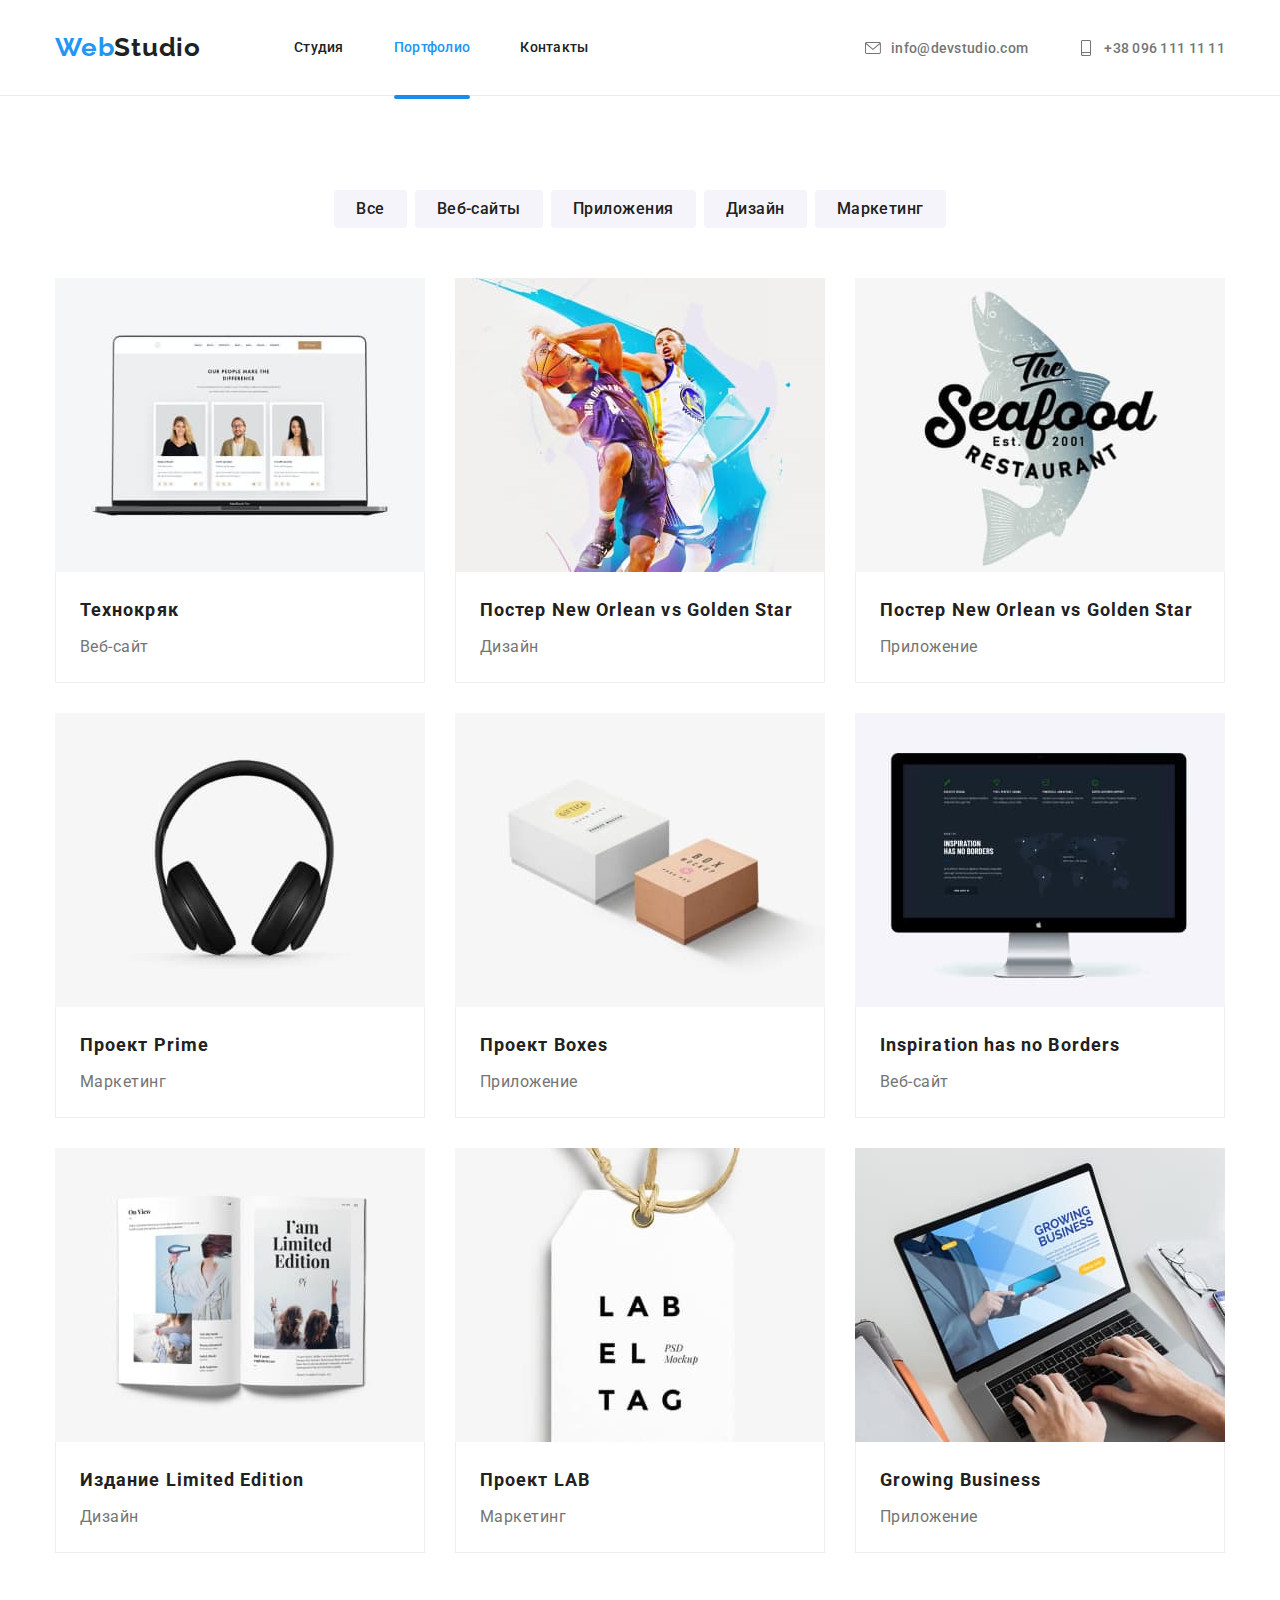
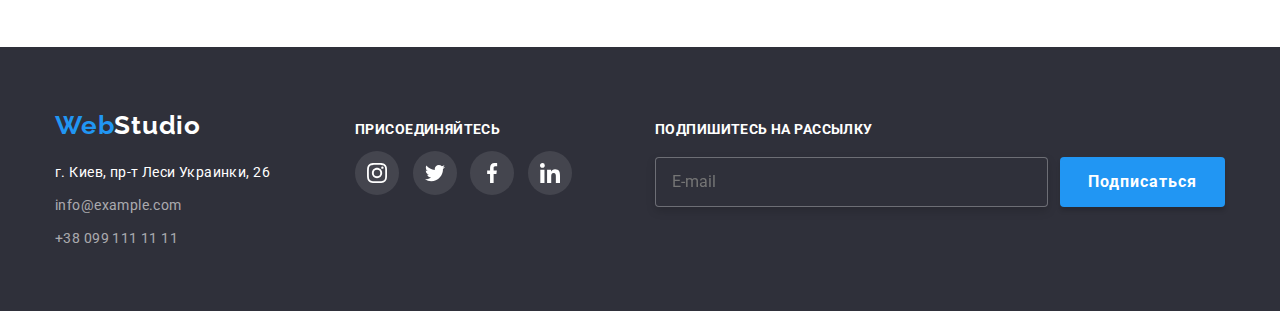
==== portfolio.html @ 0727dc27 "дз№7 купирует файлы из предыдущего репозитория" ====
<!DOCTYPE html>
<html lang="en">
  <head>
    <meta charset="UTF-8" />
    <meta name="viewport" content="width=device-width, initial-scale=1.0" />
    <title>Document</title>
    <link rel="preconnect" href="https://fonts.gstatic.com" />
    <link
      href="https://fonts.googleapis.com/css2?family=Oleo+Script&family=Raleway:wght@700&family=Roboto:wght@400;500;700;900&display=swap"
      rel="stylesheet"
    />
    <link
      rel="stylesheet"
      href="https://cdnjs.cloudflare.com/ajax/libs/modern-normalize/1.0.0/modern-normalize.min.css"
    />
    <link rel="stylesheet" href="./index.html" />
    <link rel="stylesheet" href="./css/style.css" />
  </head>

  <body class="page">
    <!--Шапка-сайта-->
    <header class="head">
      <div class="container-head">
        <nav class="main-nav">
          <a href="./index.html" class="logo"
            ><span class="capital-head">Web</span>Studio
          </a>
          <ul class="site-nav list">
            <li class="items">
              <a href="./index.html" class="link">Студия</a>
            </li>
            <li class="items">
              <a href="./portfolio.html" class="link current">Портфолио</a>
            </li>
            <li class="items"><a href="" class="link">Контакты</a></li>
          </ul>
        </nav>
        <ul class="auth-nav list">
          <li class="items">
            <a href="" class="link"
              ><svg class="aut-svg">
                <use href="./img/svg/symbol-defs.svg#icon-envelope"></use></svg
              >info@devstudio.com
            </a>
          </li>
          <li class="items">
            <a href="" class="link"
              ><svg class="aut-svg">
                <use
                  href="./img/svg/symbol-defs.svg#icon-smartphone"
                ></use></svg
              >+38 096 111 11 11</a
            >
          </li>
        </ul>
      </div>
    </header>

    <main>
      <!--Наше портфолио-->
      <section class="section">
        <h1 class="visually-hidden">Портфолио</h1>
        <div class="container">
          <ul class="list portfolio-nav">
            <li class="items"><button class="button secondary">Все</button></li>
            <li class="items">
              <button class="button secondary">Веб-сайты</button>
            </li>
            <li class="items">
              <button class="button secondary">Приложения</button>
            </li>
            <li class="items">
              <button class="button secondary">Дизайн</button>
            </li>
            <li class="items">
              <button class="button secondary">Маркетинг</button>
            </li>
          </ul>
          <ul class="list portfolio-box">
            <li class="items">
              <a href="" class="section-link">
                <div class="portfolio-overlay">
                  <img
                    src="./img/portfolio/img.jpg"
                    alt="ноутбук"
                    width="370"
                    height="294"
                  />
                  <div class="box-overlay">
                    <p class="box-overlay-text">
                      Технокряк это современная площадка распространения
                      коронавируса. Компании используют эту платформу для
                      цифрового шпионажа и атак на защищённые сервера
                      конкурентов.
                    </p>
                  </div>
                </div>
                <div class="items-descriptions">
                  <h2 class="section-title-project">Технокряк</h2>
                  <p class="section-product-project">Веб-сайт</p>
                </div>
              </a>
            </li>
            <li class="items">
              <a href="" class="section-link">
                <div class="portfolio-overlay">
                  <img
                    src="./img/portfolio/img-2.jpg"
                    alt="два спортсмена играют в баскетбол"
                    width="370"
                    height="294"
                  />
                  <div class="box-overlay">
                    <p class="box-overlay-text">
                      Технокряк это современная площадка распространения
                      коронавируса. Компании используют эту платформу для
                      цифрового шпионажа и атак на защищённые сервера
                      конкурентов.
                    </p>
                  </div>
                </div>
                <div class="items-descriptions">
                  <h3 class="section-title-project">
                    Постер New Orlean vs Golden Star
                  </h3>
                  <p class="section-product-project">Дизайн</p>
                </div>
              </a>
            </li>
            <li class="items">
              <a href="" class="section-link">
                <div class="portfolio-overlay">
                  <img
                    src="./img/portfolio/img-3.jpg"
                    alt="логотип ресторана"
                    width="370"
                    height="294"
                  />
                  <div class="box-overlay">
                    <p class="box-overlay-text">
                      Технокряк это современная площадка распространения
                      коронавируса. Компании используют эту платформу для
                      цифрового шпионажа и атак на защищённые сервера
                      конкурентов.
                    </p>
                  </div>
                </div>
                <div class="items-descriptions">
                  <h3 class="section-title-project">
                    Постер New Orlean vs Golden Star
                  </h3>
                  <p class="section-product-project">Приложение</p>
                </div>
              </a>
            </li>
            <li class="items">
              <a href="" class="section-link">
                <div class="portfolio-overlay">
                  <img
                    src="./img/portfolio/img-4.jpg"
                    alt="наушников"
                    width="370"
                    height="294"
                  />
                  <div class="box-overlay">
                    <p class="box-overlay-text">
                      Технокряк это современная площадка распространения
                      коронавируса. Компании используют эту платформу для
                      цифрового шпионажа и атак на защищённые сервера
                      конкурентов.
                    </p>
                  </div>
                </div>
                <div class="items-descriptions">
                  <h3 class="section-title-project">Проект Prime</h3>
                  <p class="section-product-project">Маркетинг</p>
                </div>
              </a>
            </li>
            <li class="items">
              <a href="" class="section-link">
                <div class="portfolio-overlay">
                  <img
                    src="./img/portfolio/img-5.jpg"
                    alt="две коробки"
                    width="370"
                    height="294"
                  />
                  <div class="box-overlay">
                    <p class="box-overlay-text">
                      Технокряк это современная площадка распространения
                      коронавируса. Компании используют эту платформу для
                      цифрового шпионажа и атак на защищённые сервера
                      конкурентов.
                    </p>
                  </div>
                </div>
                <div class="items-descriptions">
                  <h3 class="section-title-project">Проект Boxes</h3>
                  <p class="section-product-project">Приложение</p>
                </div>
              </a>
            </li>
            <li class="items">
              <a href="" class="section-link">
                <div class="portfolio-overlay">
                  <img
                    src="./img/portfolio/img-6.jpg"
                    alt="моноблок"
                    width="370"
                    height="294"
                  />
                  <div class="box-overlay">
                    <p class="box-overlay-text">
                      Технокряк это современная площадка распространения
                      коронавируса. Компании используют эту платформу для
                      цифрового шпионажа и атак на защищённые сервера
                      конкурентов.
                    </p>
                  </div>
                </div>
                <div class="items-descriptions">
                  <h3 class="section-title-project">
                    Inspiration has no Borders
                  </h3>
                  <p class="section-product-project">Веб-сайт</p>
                </div>
              </a>
            </li>
            <li class="items">
              <a href="" class="section-link">
                <div class="portfolio-overlay">
                  <img
                    src="./img/portfolio/img-7.jpg"
                    alt="книга"
                    width="370"
                    height="294"
                  />
                  <div class="box-overlay">
                    <p class="box-overlay-text">
                      Технокряк это современная площадка распространения
                      коронавируса. Компании используют эту платформу для
                      цифрового шпионажа и атак на защищённые сервера
                      конкурентов.
                    </p>
                  </div>
                </div>
                <div class="items-descriptions">
                  <h3 class="section-title-project">Издание Limited Edition</h3>
                  <p class="section-product-project">Дизайн</p>
                </div>
              </a>
            </li>
            <li class="items">
              <a href="" class="section-link">
                <div class="portfolio-overlay">
                  <img
                    src="./img/portfolio/img-8.jpg"
                    alt="брелок"
                    width="370"
                    height="294"
                  />
                  <div class="box-overlay">
                    <p class="box-overlay-text">
                      Технокряк это современная площадка распространения
                      коронавируса. Компании используют эту платформу для
                      цифрового шпионажа и атак на защищённые сервера
                      конкурентов.
                    </p>
                  </div>
                </div>
                <div class="items-descriptions">
                  <h3 class="section-title-project">Проект LAB</h3>
                  <p class="section-product-project">Маркетинг</p>
                </div>
              </a>
            </li>
            <li class="items">
              <a href="" class="section-link">
                <div class="portfolio-overlay">
                  <img
                    src="./img/portfolio/img-9.jpg"
                    alt="человек работающий за ноутбуком"
                    width="370"
                    height="294"
                  />
                  <div class="box-overlay">
                    <p class="box-overlay-text">
                      Технокряк это современная площадка распространения
                      коронавируса. Компании используют эту платформу для
                      цифрового шпионажа и атак на защищённые сервера
                      конкурентов.
                    </p>
                  </div>
                </div>
                <div class="items-descriptions">
                  <h3 class="section-title-project">Growing Business</h3>
                  <p class="section-product-project">Приложение</p>
                </div>
              </a>
            </li>
          </ul>
        </div>
      </section>
    </main>

    <footer class="footer-head">
      <div class="container container-footer">
        <div class="contact-box">
          <a href="./index.html" class="logo-footer">
            <span class="capital-footer">Web</span>Studio</a
          >
          <address class="citi-address">
            <p class="footer-address">г. Киев, пр-т Леси Украинки, 26</p>
          </address>
          <address class="footer-contacts">
            <a href="" class="footer-head-mail">info@example.com</a>
            <a href="" class="footer-head-tel">+38 099 111 11 11</a>
          </address>
        </div>
        <div class="contact-box">
          <p class="tittle-social">присоединяйтесь</p>
          <ul class="list list-social">
            <li class="items">
              <a href="" class="social-link">
                <svg class="social-svg">
                  <use href="./img/svg/symbol-defs.svg#icon-instagram-2"></use>
                </svg>
              </a>
            </li>
            <li class="items">
              <a href="" class="social-link">
                <svg class="social-svg">
                  <use href="./img/svg/symbol-defs.svg#icon-twitter-1"></use>
                </svg>
              </a>
            </li>
            <li class="items">
              <a href="" class="social-link">
                <svg class="social-svg">
                  <use href="./img/svg/symbol-defs.svg#icon-facebook-1"></use>
                </svg>
              </a>
            </li>
            <li class="items">
              <a href="" class="social-link">
                <svg class="social-svg">
                  <use href="./img/svg/symbol-defs.svg#icon-linkedin-1"></use>
                </svg>
              </a>
            </li>
          </ul>
        </div>
        <div class="subscribe-box">
          <b class="tittle-subscribe">Подпишитесь на рассылку</b>
          <form class="subscribe-form">
            <input
              type="email"
              name="mail"
              class="input-subscribe"
              placeholder="E-mail"
            />
            <button type="submit" class="button-subscribe">Подписаться</button>
          </form>
        </div>
      </div>
    </footer>
  </body>
</html>
---- css/style.css ----
html {
  box-sizing: border-box;
}
*,
*::before,
*::after {
  box-sizing: inherit;
}
:root {
  --accentcolor: #2196f3;
  --primarycolor: #ffffff;
}

.visually-hidden {
  position: absolute;
  width: 1px;
  height: 1px;
  margin: -1px;
  border: 0;
  padding: 0;

  white-space: nowrap;
  clip-path: inset(100%);
  clip: rect(0 0 0 0);
  overflow: hidden;
}
h1,
h2,
h3,
h4,
h5,
h6 {
  margin: 0;
}
ul,
ol {
  margin: 0;
  padding: 0;
}
img {
  display: block;
  max-width: 100%;
  height: auto;
}
.container {
  width: 1200px;
  padding-right: 15px;
  padding-left: 15px;
  margin-left: auto;
  margin-right: auto;
}

.section {
  padding-top: 94px;
  padding-bottom: 94px;
}

.page {
  margin: 0;
  font-family: Roboto, sans-serif;
  color: #757575;
  letter-spacing: 0.03em;
  background-color: var(--primarycolor);
}
.list {
  padding: 0;
  margin: 0;
  list-style: none;
}
.link {
  text-decoration: none;
}
.items {
  display: flex;
}

/*===============шапка===============*/
.container-head {
  display: flex;
  align-items: center;
  width: 1200px;
  padding-right: 15px;
  padding-left: 15px;
  margin-left: auto;
  margin-right: auto;
}
.head {
  padding-top: 32px;
  padding-bottom: 32px;

  background-color: var(--primarycolor);
  border-bottom: 1px solid #ececec;
}
.logo {
  font-family: Raleway, Oleo Script, sans-serif;
  font-weight: bold;
  font-size: 26px;
  line-height: 1.2;
  letter-spacing: 0.03em;
  color: #212121;
  text-decoration: none;
}
.capital-head {
  color: var(--accentcolor);
}
.capital-footer {
  color: var(--accentcolor);
}

.main-nav {
  display: flex;
  align-items: center;
}
.site-nav {
  display: flex;
}
.site-nav .items:not(:last-child) {
  margin-right: 50px;
}
.site-nav .items:first-child {
  margin-left: 93px;
}
.site-nav .link {
  font-weight: 500;
  font-size: 14px;
  line-height: 1.14;
  letter-spacing: 0.02em;

  color: #212121;
  text-decoration: none;

  transition: color 250ms cubic-bezier(0.4, 0, 0.2, 1);
}
.site-nav .link.current {
  position: relative;
  color: var(--accentcolor);
}
.site-nav .link.current::after {
  position: absolute;
  display: block;
  content: '';

  top: 345%;
  left: 0;
  width: 100%;
  height: 4px;

  background-color: #188ce8;
  border-radius: 2px;
}
.site-nav .link:hover,
.site-nav .link:focus {
  color: var(--accentcolor);
}
.auth-nav {
  display: flex;
  margin-left: auto;
}
.auth-nav .items:not(:last-child) {
  margin-right: 50px;
}
.auth-nav .link {
  display: flex;
  font-weight: 500;
  font-size: 14px;
  line-height: 16px;
  letter-spacing: 0.02em;

  color: #757575;
  transition: color 250ms cubic-bezier(0.4, 0, 0.2, 1);
}
.auth-nav .link:hover,
.auth-nav .link:focus {
  color: var(--accentcolor);
}
.aut-svg {
  width: 16px;
  height: 16px;
  margin-right: 10px;
  fill: #757575;
}
.auth-nav .link:hover .aut-svg,
.auth-nav .link:focus .aut-svg {
  fill: var(--accentcolor);
}

/*===============шапка===============*/

/*===============заголовок===============*/
.hero {
  display: flex;
  content: '';
  height: 600px;
  max-width: 1600px;
  margin-right: auto;
  margin-left: auto;
  align-items: center;
  text-align: center;

  background-color: #c4c4c4;
  background-image: linear-gradient(
      rgba(47, 48, 58, 0.4),
      rgba(47, 48, 58, 0.4)
    ),
    url('../img/hero-img.jpg');
}
.hero-content {
  width: 700px;
  margin-right: auto;
  margin-left: auto;
}
.hero-title {
  margin-top: 0;
  margin-bottom: 30px;

  font-weight: 900;
  font-size: 44px;
  line-height: 1.36;
  letter-spacing: 0.06em;
  text-transform: uppercase;
  color: var(--primarycolor);
}
.section-title {
  margin-top: 0;
  margin-bottom: 50px;

  font-weight: bold;
  font-size: 36px;
  line-height: 1.16;
  text-align: center;
  color: #212121;
}
.section-link {
  text-decoration: none;
}
/*===============заголовок===============*/

/*===============секциz-преимущества===============*/
.section-advantages {
  padding-top: 94px;
  padding-bottom: 47px;
}
.list-advantages {
  display: flex;
  margin-top: -30px;
  margin-left: -30px;
}

.list-advantages .item {
  width: calc((100% / 4) - 30px);
  margin-top: 30px;
  margin-left: 30px;
}
.section-title-advantages {
  margin-top: 0;
  margin-bottom: 10px;

  font-family: Roboto;
  font-weight: bold;
  font-size: 14px;
  line-height: 1.14;
  text-transform: uppercase;
  color: #212121;
}
.advantages-description {
  margin-top: 0;
  margin-bottom: 0;

  font-size: 14px;
  line-height: 1.71;
}
.item::before {
  display: block;
  content: '';
  margin-bottom: 30px;
  width: 100%;
  height: 120px;
  background-repeat: no-repeat;
  background-position: center;
  background-color: #f5f4fa;
  border-radius: 4px;
}
.icon-satellite::before {
  background-image: url('../img/svg/antenna.svg');
}
.icon-clock::before {
  background-image: url('../img/svg/clock.svg');
}
.icon-diagram::before {
  background-image: url('../img/svg/diagram.svg');
}
.icon-astronaut::before {
  background-image: url('../img/svg/astronaut.svg');
}
/*===============секциz-преимущества===============*/

/*===============вид-деятельности===============*/
.section-activity {
  padding-top: 47px;
  padding-bottom: 94px;
}
.section-direction {
  display: flex;
  margin-top: -30px;
  margin-left: -30px;
}
.section-direction .items {
  width: calc((100% / 3) - 30px);
  margin-top: 30px;
  margin-left: 30px;
}

.overlay-activiti {
  position: relative;
}
.overlay-activiti-text {
  position: absolute;
  bottom: 0;
  right: 0;

  width: 100%;
  height: 70px;
  padding-top: 27px;
  padding-bottom: 27px;

  font-weight: 700;
  font-size: 14px;
  line-height: 1.142;
  text-align: center;
  letter-spacing: 0.03em;
  text-transform: uppercase;
  color: var(--primarycolor);
  background-color: rgba(47, 48, 58, 0.8);
}
/*===============вид-деятельности===============*/

/*===============наша-команда===============*/
.section-tim {
  padding-top: 94px;
  padding-bottom: 94px;

  background-color: #f5f4fa;
}
.person-box {
  display: flex;
  margin-top: -30px;
  margin-left: -30px;
}

.section-title-name {
  margin-top: 0%;
  margin-bottom: 10px;
  text-align: center;

  font-weight: 500;
  font-size: 16px;
  line-height: 1.18;
  color: #212121;
}
.section-profession {
  margin-top: 0;
  margin-bottom: 10px;
  text-align: center;

  font-size: 16px;
  line-height: 1.18;
  color: #757575;
}
.card-person {
  width: calc(100% / 4 - 30px);
  margin-top: 30px;
  margin-left: 30px;

  background: var(--primarycolor);
  box-shadow: 0px 1px 3px rgba(0, 0, 0, 0.12), 0px 1px 1px rgba(0, 0, 0, 0.14),
    0px 2px 1px rgba(0, 0, 0, 0.2);
  border-radius: 0px 0px 4px 4px;
}
.card-description {
  padding-top: 30px;
  padding-right: 32px;
  padding-bottom: 30px;
  padding-left: 32px;
}
.card-description .list-social {
  justify-content: space-around;
}
.social-svg-person {
  width: 20px;
  height: 20px;

  fill: #afb1b8;
  transition: fill 250ms cubic-bezier(0.4, 0, 0.2, 1);
}
.social-link:hover .social-svg-person,
.social-link:focus .social-svg-person {
  fill: var(--primarycolor);
}
/*===============наша-команда===============*/

/*===============постоянные клиенты===============*/
.company {
  display: flex;
  margin-top: -30px;
  margin-left: -30px;
}
.company-box {
  width: 170px;
  height: 90px;
  align-items: center;
  justify-content: center;
}
.company-logo {
  display: flex;
  justify-content: center;
  align-items: center;
  width: 170px;
  height: 90px;

  border: 1px solid #afb1b8;
  border-radius: 4px;
  transition: fill 250ms cubic-bezier(0.4, 0, 0.2, 1),
    border-color 250ms cubic-bezier(0.4, 0, 0.2, 1);
}
.company-box .company {
  display: flex;
}
.icon {
  fill: #afb1b8;
}
.company .company-box {
  width: calc((100% / 6) - 30px);
  margin-top: 30px;
  margin-left: 30px;
}
.company-logo:hover .icon,
.company-logo:focus .icon {
  fill: var(--accentcolor);
}
.company-logo:hover,
.company-logo:focus {
  border-color: var(--accentcolor);
}
/*===============постоянные клиенты===============*/

/*===============партфолио===============*/
.portfolio-nav {
  display: flex;
  justify-content: center;
  margin-bottom: 50px;
}
.portfolio-nav .items:not(:last-child) {
  margin-right: 8px;
}
.portfolio-box {
  display: flex;
  flex-wrap: wrap;
  margin-top: -30px;
  margin-left: -30px;
}
.portfolio-box .items {
  margin-top: 30px;
  margin-left: 30px;
  width: calc((100% / 3) - 30px);
}
.portfolio-box .section-link:focus,
.portfolio-box .section-link:hover {
  box-shadow: 0px 1px 1px rgba(0, 0, 0, 0.12), 0px 4px 4px rgba(0, 0, 0, 0.06),
    1px 4px 6px rgba(0, 0, 0, 0.16);
}
.items-descriptions {
  padding-top: 20px;
  padding-right: 24px;
  padding-bottom: 20px;
  padding-left: 24px;

  background: var(--primarycolor);
  border-right: 1px solid #eeeeee;
  border-bottom: 1px solid #eeeeee;
  border-left: 1px solid #eeeeee;
}
.section-title-project {
  margin-top: 0;
  margin-bottom: 4px;

  font-weight: bold;
  font-size: 18px;
  line-height: 2;
  letter-spacing: 0.06em;
  color: #212121;
}
.section-product-project {
  margin-top: 0;
  margin-bottom: 0;

  font-size: 16px;
  line-height: 1.87;
  color: #757575;
}
.portfolio-overlay {
  position: relative;
  overflow: hidden;
}
.box-overlay {
  position: absolute;

  top: 0;
  left: 0;
  padding-top: 63px;
  padding-right: 24px;
  padding-bottom: 63px;
  padding-left: 24px;
  width: 370px;
  height: 294px;
  color: var(--primarycolor);
  background: rgba(33, 150, 243, 0.9);

  transition: 250ms cubic-bezier(0.4, 0, 0.2, 1);
  transform: translateY(100%);
}
.box-overlay-text {
  margin-top: 0;
  margin-bottom: 0;

  font-size: 18px;
  line-height: 1.555;
  letter-spacing: 0.03em;
}

.portfolio-box .section-link:focus .box-overlay,
.portfolio-box .section-link:hover .box-overlay {
  transform: translateY(0);
}
/*===============партфолио===============*/

/*===============подвал===============*/
.container-footer {
  display: flex;
  justify-content: space-between;
  align-items: baseline;
}
.footer-head {
  display: flex;
  padding-top: 60px;
  padding-bottom: 60px;

  background-color: #2f303a;
}
.logo-footer {
  display: inline-block;
  margin-bottom: 20px;

  font-family: Raleway, Oleo Script, sans-serif;
  font-weight: bold;
  font-size: 26px;
  line-height: 1.2;
  letter-spacing: 0.03em;
  color: var(--primarycolor);
  text-decoration: none;
}
.citi-address {
  display: flex;
  margin-bottom: 9px;
}
.footer-address {
  margin-top: 0;
  margin-bottom: 0;

  font-style: normal;
  font-size: 14px;
  line-height: 1.71;
  letter-spacing: 0.03em;
  color: var(--primarycolor);
}
.footer-contacts {
  display: flex;
  flex-direction: column;
}
.footer-head-mail {
  margin-bottom: 9px;

  font-style: normal;
  font-size: 14px;
  line-height: 1.71;
  letter-spacing: 0.03em;
  color: rgba(255, 255, 255, 0.6);
  text-decoration: none;
}
.footer-head-tel {
  font-style: normal;
  font-size: 14px;
  line-height: 1.71;
  letter-spacing: 0.03em;
  color: rgba(255, 255, 255, 0.6);
  text-decoration: none;
}
.contact-box {
  width: calc((50% - 45px) / 2);
}

.subscribe-box {
  width: calc(50% - 15px);
}
.tittle-subscribe {
  display: block;
  margin-bottom: 20px;

  font-size: 14px;
  line-height: 1.142;
  letter-spacing: 0.03em;
  text-transform: uppercase;
  color: var(--primarycolor);
}
.subscribe-form {
  display: flex;
}
.input-subscribe {
  width: 100%;
  height: 50px;
  padding-left: 16px;

  color: var(--primarycolor);
  background-color: #2f303a;
  border: 1px solid rgba(255, 255, 255, 0.3);
  filter: drop-shadow(0px 4px 4px rgba(0, 0, 0, 0.15));
  border-radius: 4px;
  outline: none;

  transition: border-color 250ms cubic-bezier(0.4, 0, 0.2, 1);
}
.input-subscribe:focus {
  border-color: #2196f3;
}
.button-subscribe {
  display: flex;
  align-items: center;
  margin-left: 12px;
  padding-left: 28px;
  padding-right: 28px;
  padding-top: 10px;
  padding-bottom: 10px;
  width: auto;
  height: 50px;

  font-family: Roboto;
  font-weight: bold;
  font-size: 16px;
  line-height: 1.875;
  letter-spacing: 0.06em;

  color: var(--primarycolor);
  background: #2196f3;
  box-shadow: 0px 4px 4px rgba(0, 0, 0, 0.15);
  border: 0;
  border-radius: 4px;

  transition: background-color 250ms cubic-bezier(0.4, 0, 0.2, 1);
}
.button-subscribe-svg {
  margin-left: 10px;

  fill: var(--primarycolor);
}
.button-subscribe:focus,
.button-subscribe:hover {
  background-color: #188ce8;
}
.subtitle-mail {
  display: block;
  margin-bottom: 20px;
}
/*===============подвал===============*/

/*===============соц сети===============*/

.tittle-social {
  font-weight: bold;
  font-size: 14px;
  line-height: 1.142;
  letter-spacing: 0.03em;
  text-transform: uppercase;

  color: var(--primarycolor);
}
.list-social {
  display: flex;
}
.list-social .items {
  width: calc((100% / 4) - 10px);
}
.social-link {
  display: flex;
  justify-content: center;
  align-items: center;
  width: 44px;
  height: 44px;

  background: rgba(255, 255, 255, 0.1);
  border-radius: 50px;
  transition: background-color 250ms cubic-bezier(0.4, 0, 0.2, 1);
}
.social-svg {
  width: 20px;
  height: 20px;

  fill: var(--primarycolor);
}
.social-link:hover,
.social-link:focus {
  background-color: var(--accentcolor);
}
/*===============соц сети===============*/

/*===============кнопка===============*/
.button {
  border: transparent;
  border-radius: 4px;
  font-weight: 500;
  font-size: 16px;
  line-height: 1.62;
  letter-spacing: 0.03em;
}
.button.primary {
  padding: 10px 32px;
  font-weight: bold;
  font-size: 16px;
  line-height: 1.87;
  letter-spacing: 0.06em;
  cursor: pointer;

  color: var(--primarycolor);
  background-color: var(--accentcolor);
  box-shadow: 0px 4px 4px rgba(0, 0, 0, 0.15);
  transition: background-color 250ms cubic-bezier(0.4, 0, 0.2, 1);
}
.button.primary:hover,
.button.primary:focus {
  background: #188ce8;
}
.button.secondary {
  padding: 6px 22px;
  color: #212121;
  background-color: #f5f4fa;
  transition: ифспкщгтв-сщдщк 250ms cubic-bezier(0.4, 0, 0.2, 1),
    color 250ms cubic-bezier(0.4, 0, 0.2, 1);
}
.button.secondary:hover,
.button.secondary:focus {
  color: var(--primarycolor);
  background-color: var(--accentcolor);
}
/*===============кнопка===============*/

/*===============модальное окно===============*/
.modal-form {
  display: flex;
  flex-direction: column;

  width: 100%;
  padding-top: 40px;
  padding-right: 40px;
  padding-bottom: 40px;
  padding-left: 40px;
}
.subtitle-modal {
  display: block;
  margin-bottom: 12px;

  font-weight: 700;
  font-size: 20px;
  line-height: 1.15;
  color: #212121;
}
.form-field {
  margin-bottom: 10px;
  font-size: 14px;
  line-height: 1.142;
  letter-spacing: 0.01em;
}
.form-field-box {
  display: block;
  position: relative;
  margin-top: 4px;
}
.modal-svg-feild {
  position: absolute;
  top: 50%;
  left: 15px;
  transform: translate(0, -50%);
  transition: fill 250ms cubic-bezier(0.4, 0, 0.2, 1);
}
.form-field-imput:focus {
  border-color: #2196f3;
}
.form-field-imput:focus + .modal-svg-feild {
  fill: #2196f3;
}
.form-field-imput {
  display: block;
  padding-left: 42px;
  width: 100%;
  height: 40px;

  border: 1px solid rgba(33, 33, 33, 0.2);
  border-radius: 4px;
  outline: none;
  transition: border-color 250ms cubic-bezier(0.4, 0, 0.2, 1);
}

.form-area {
  margin-bottom: 20px;
  font-size: 14px;
  line-height: 1.142;
  letter-spacing: 0.01em;
}

.form-area-feild {
  display: block;
  width: 100%;
  height: 120px;
  margin-top: 4px;
  padding-top: 12px;
  padding-right: 16px;
  padding-bottom: 12px;
  padding-left: 16px;

  border: 1px solid rgba(33, 33, 33, 0.2);
  border-radius: 4px;
  outline: none;
  resize: none;
  transition: border-color 250ms cubic-bezier(0.4, 0, 0.2, 1);
}
.form-area-feild:focus {
  border-color: #2196f3;
}
.form-policy {
  margin-bottom: 30px;
}
.text-policy {
  font-size: 14px;
  line-height: 1.714;
  letter-spacing: 0.03em;
  color: #757575;
}
.checkin::before {
  display: inline-block;
  content: '';
  margin-right: 7px;
  width: 16px;
  height: 15px;
  box-shadow: 0px 1px 3px rgba(0, 0, 0, 0.12), 0px 1px 1px rgba(0, 0, 0, 0.14),
    0px 2px 1px rgba(0, 0, 0, 0.2);
  border-radius: 4px;
  background-color: var(--primarycolor);
  transition: background-color 250ms cubic-bezier(0.4, 0, 0.2, 1);
}
.visually-hidden:checked + .checkin::before {
  background-image: url('../img/svg/check.svg');
  background-color: #2196f3;
  background-repeat: no-repeat;
  background-position: center;
}
.link-policiti {
  color: #2196f3;
}
.button-submit {
  margin-left: auto;
  margin-right: auto;
  padding-top: 10px;
  padding-right: 55px;
  padding-bottom: 10px;
  padding-left: 55px;

  font-weight: 700;
  font-size: 16px;
  line-height: 1.875;
  letter-spacing: 0.06em;

  color: var(--primarycolor);
  background: var(--accentcolor);
  box-shadow: 0px 4px 4px rgba(0, 0, 0, 0.15);
  border-radius: 4px;
  border: 0;

  transition: background-color 250ms cubic-bezier(0.4, 0, 0.2, 1);
}
.button-submit:hover,
.button-submit:focus {
  background-color: #188ce8;
}
.button-close {
  position: absolute;
  content: '';
  top: 8px;
  right: 8px;
  width: 30px;
  height: 30px;

  cursor: pointer;
  background-color: var(--primarycolor);
  border: 1px solid rgba(0, 0, 0, 0.1);
  box-sizing: border-box;
  border-radius: 50%;
}
.modal-svg-close {
  width: 11px;
  height: 11px;
  fill: #000000;
  background-size: contain;

  transition: fill 250ms cubic-bezier(0.4, 0, 0.2, 1);
}
.button-close:hover .modal-svg-close,
.button-close:focus .modal-svg-close {
  fill: var(--accentcolor);
}
.backdrop {
  position: fixed;

  top: 0;
  left: 0;
  width: 100%;
  height: 100%;

  background-color: rgba(0, 0, 0, 0.2);
  transition: 250ms cubic-bezier(0.4, 0, 0.2, 1);
}
.modal {
  position: absolute;

  top: 50%;
  left: 50%;
  width: 528px;

  background: var(--primarycolor);
  box-shadow: 0px 1px 3px rgba(0, 0, 0, 0.12), 0px 1px 1px rgba(0, 0, 0, 0.14),
    0px 2px 1px rgba(0, 0, 0, 0.2);
  border-radius: 4px;

  transform: translate(-50%, -50%);
}
.backdrop.is-hidden {
  opacity: 0;
  visibility: hidden;
  pointer-events: none;
}

/*===============модальное окно===============*/
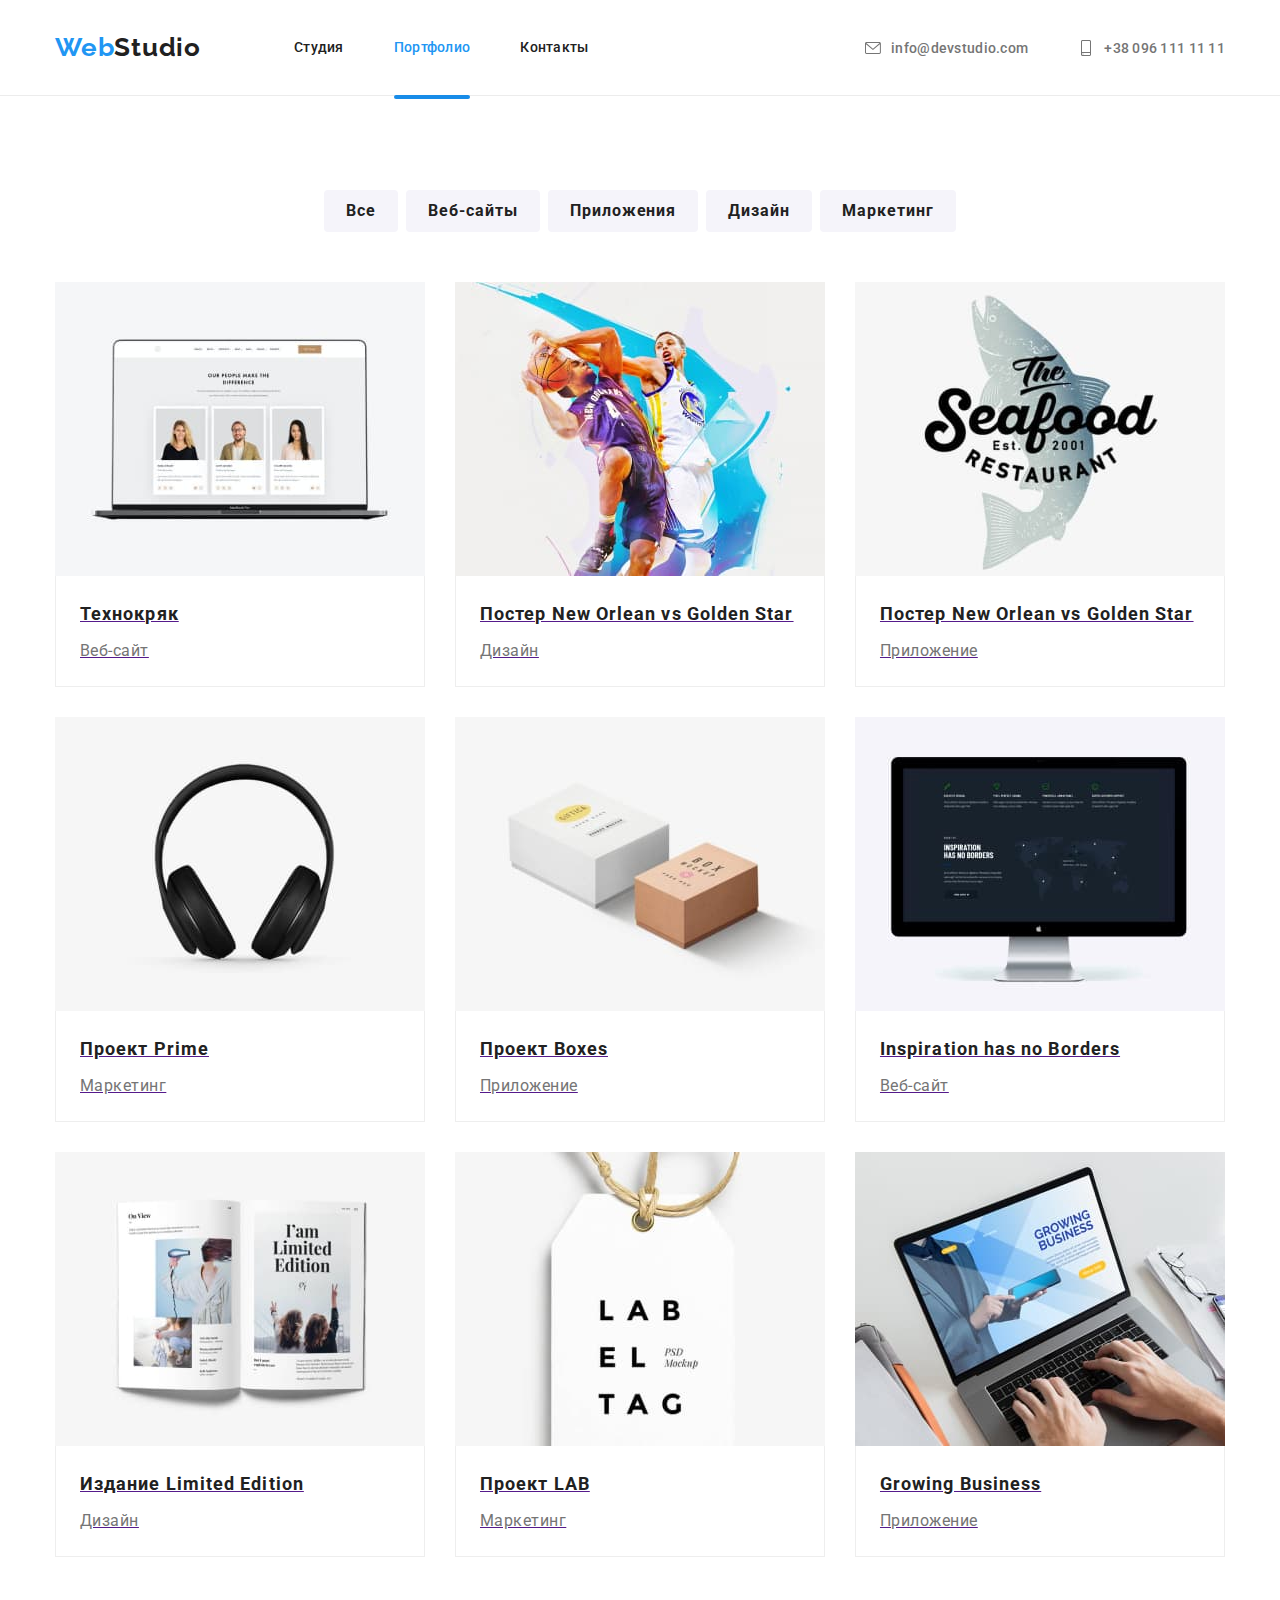
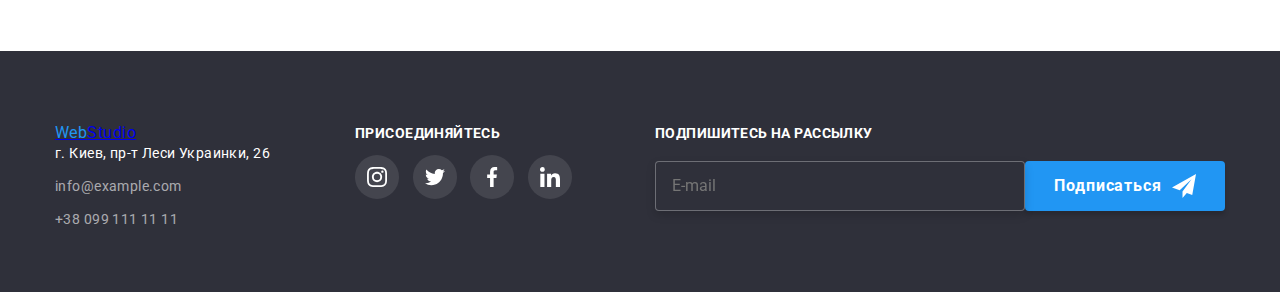
==== commit efcd5cd5: "дз№7 делает sass" ====
--- a/portfolio.html
+++ b/portfolio.html
@@ -13,8 +13,7 @@
       rel="stylesheet"
       href="https://cdnjs.cloudflare.com/ajax/libs/modern-normalize/1.0.0/modern-normalize.min.css"
     />
-    <link rel="stylesheet" href="./index.html" />
-    <link rel="stylesheet" href="./css/style.css" />
+    <link rel="stylesheet" href="./css/main.min.css" />
   </head>
 
   <body class="page">
@@ -62,18 +61,18 @@
         <h1 class="visually-hidden">Портфолио</h1>
         <div class="container">
           <ul class="list portfolio-nav">
-            <li class="items"><button class="button secondary">Все</button></li>
-            <li class="items">
-              <button class="button secondary">Веб-сайты</button>
-            </li>
-            <li class="items">
-              <button class="button secondary">Приложения</button>
-            </li>
-            <li class="items">
-              <button class="button secondary">Дизайн</button>
-            </li>
-            <li class="items">
-              <button class="button secondary">Маркетинг</button>
+            <li class="items"><button class="button-secondary">Все</button></li>
+            <li class="items">
+              <button class="button-secondary">Веб-сайты</button>
+            </li>
+            <li class="items">
+              <button class="button-secondary">Приложения</button>
+            </li>
+            <li class="items">
+              <button class="button-secondary">Дизайн</button>
+            </li>
+            <li class="items">
+              <button class="button-secondary">Маркетинг</button>
             </li>
           </ul>
           <ul class="list portfolio-box">
@@ -360,7 +359,12 @@
               class="input-subscribe"
               placeholder="E-mail"
             />
-            <button type="submit" class="button-subscribe">Подписаться</button>
+            <button type="submit" class="button button-subscribe">
+              Подписаться
+              <svg class="button-subscribe-svg" width="24" height="24">
+                <use href="./img/svg/symbol-defs.svg#icon-icon-send"></use>
+              </svg>
+            </button>
           </form>
         </div>
       </div>
--- a/css/main.min.css
+++ b/css/main.min.css
@@ -0,0 +1,2 @@
+:root{--accentcolor: #2196f3;--primarycolor: #ffffff}.visually-hidden{position:absolute;width:1px;height:1px;margin:-1px;border:0;padding:0;white-space:nowrap;clip-path:inset(100%);clip:rect(0 0 0 0);overflow:hidden}html{box-sizing:border-box}*,*::before,*::after{box-sizing:inherit}h1,h2,h3,h4,h5,h6{margin:0}ul,ol{margin:0;padding:0}img{display:block;max-width:100%;height:auto}.page{margin:0;font-family:Roboto, sans-serif;color:#757575;letter-spacing:0.03em;background-color:var(--primarycolor)}.list{padding:0;margin:0;list-style:none}.link{text-decoration:none}.items{display:flex}.section{padding-top:94px;padding-bottom:94px}.container{width:1200px;padding-right:15px;padding-left:15px;margin-left:auto;margin-right:auto}.container-head{display:flex;align-items:center;width:1200px;padding-right:15px;padding-left:15px;margin-left:auto;margin-right:auto}.container-footer{display:flex;justify-content:space-between;align-items:baseline}.backdrop{position:fixed;top:0;left:0;width:100%;height:100%;background-color:rgba(0,0,0,0.2);transition:250ms cubic-bezier(0.4, 0, 0.2, 1)}.modal{position:absolute;top:50%;left:50%;width:528px;background:var(--primarycolor);box-shadow:0px 1px 3px rgba(0,0,0,0.12),0px 1px 1px rgba(0,0,0,0.14),0px 2px 1px rgba(0,0,0,0.2);border-radius:4px;transform:translate(-50%, -50%)}.backdrop.is-hidden{opacity:0;visibility:hidden;pointer-events:none}.button-close{position:absolute;content:'';top:8px;right:8px;width:30px;height:30px;cursor:pointer;background-color:var(--primarycolor);border:1px solid rgba(0,0,0,0.1);box-sizing:border-box;border-radius:50%}.button-close:hover .modal-svg-close,.button-close:focus .modal-svg-close{fill:var(--accentcolor)}.button{display:inline-flex;align-items:center;flex-shrink:0;width:200px;height:50px;border:none;border-radius:4px;font-family:inherit;font-weight:700;font-size:16px;line-height:1.87;justify-content:center;letter-spacing:0.06em;color:#ffffff;background:#2196f3;box-shadow:0px 4px 4px rgba(0,0,0,0.15);transition:background-color 250ms cubic-bezier(0.4, 0, 0.2, 1)}.button:hover,.button:focus{background:#188ce8}.button-subscribe-svg{margin-left:10px;fill:currentColor}.button-secondary{border:none;border-radius:4px;font-family:inherit;font-weight:700;font-size:16px;line-height:1.87;justify-content:center;letter-spacing:0.06em;color:#ffffff;background:#2196f3;padding:6px 22px;color:#212121;background-color:#f5f4fa;transition:background-color 250ms cubic-bezier(0.4, 0, 0.2, 1)}.button-secondary:hover,.button-secondary:focus{color:var(--primarycolor);background-color:var(--accentcolor)}.tittle-social{font-weight:bold;font-size:14px;line-height:1.142;letter-spacing:0.03em;text-transform:uppercase;color:var(--primarycolor)}.list-social{display:flex}.list-social .items{width:calc((100% / 4) - 10px)}.social-link{display:flex;justify-content:center;align-items:center;width:44px;height:44px;background:rgba(255,255,255,0.1);border-radius:50px;transition:background-color 250ms cubic-bezier(0.4, 0, 0.2, 1)}.social-svg{width:20px;height:20px;fill:var(--primarycolor)}.social-link:hover,.social-link:focus{background-color:var(--accentcolor)}.card-description .list-social{justify-content:space-around}.social-svg-person{width:20px;height:20px;fill:#afb1b8;transition:fill 250ms cubic-bezier(0.4, 0, 0.2, 1)}.social-link:hover .social-svg-person,.social-link:focus .social-svg-person{fill:var(--primarycolor)}.modal-form{display:flex;flex-direction:column;width:100%;padding-top:40px;padding-right:40px;padding-bottom:40px;padding-left:40px}.modal-form .button{margin-right:auto;margin-left:auto}.subtitle-modal{display:block;margin-bottom:12px;font-weight:700;font-size:20px;line-height:1.15;color:#212121}.form-field{margin-bottom:10px;font-size:14px;line-height:1.142;letter-spacing:0.01em}.form-field-box{display:block;position:relative;margin-top:4px}.modal-svg-feild{position:absolute;top:50%;left:15px;transform:translate(0, -50%);transition:fill 250ms cubic-bezier(0.4, 0, 0.2, 1)}.form-field-imput:focus{border-color:#2196f3}.form-field-imput:focus+.modal-svg-feild{fill:#2196f3}.form-field-imput{display:block;padding-left:42px;width:100%;height:40px;border:1px solid rgba(33,33,33,0.2);border-radius:4px;outline:none;transition:border-color 250ms cubic-bezier(0.4, 0, 0.2, 1)}.form-area{margin-bottom:20px;font-size:14px;line-height:1.142;letter-spacing:0.01em}.form-area-feild{display:block;width:100%;height:120px;margin-top:4px;padding-top:12px;padding-right:16px;padding-bottom:12px;padding-left:16px;border:1px solid rgba(33,33,33,0.2);border-radius:4px;outline:none;resize:none;transition:border-color 250ms cubic-bezier(0.4, 0, 0.2, 1)}.form-area-feild:focus{border-color:#2196f3}.form-policy{margin-bottom:30px}.text-policy{font-size:14px;line-height:1.714;letter-spacing:0.03em;color:#757575}.checkin::before{display:inline-block;content:'';margin-right:7px;width:16px;height:15px;box-shadow:0px 1px 3px rgba(0,0,0,0.12),0px 1px 1px rgba(0,0,0,0.14),0px 2px 1px rgba(0,0,0,0.2);border-radius:4px;background-color:var(--primarycolor);transition:background-color 250ms cubic-bezier(0.4, 0, 0.2, 1)}.visually-hidden:checked+.checkin::before{background-image:url("../img/svg/check.svg");background-color:#2196f3;background-repeat:no-repeat;background-position:center}.link-policiti{color:#2196f3}.modal-svg-close{width:11px;height:11px;fill:#000000;background-size:contain;transition:fill 250ms cubic-bezier(0.4, 0, 0.2, 1)}.section-title{margin-top:0;margin-bottom:50px;font-weight:bold;font-size:36px;line-height:1.16;text-align:center;color:#212121}.section-title-advantages{margin-top:0;margin-bottom:10px;font-family:Roboto;font-weight:bold;font-size:14px;line-height:1.14;text-transform:uppercase;color:#212121}.section-title-name{margin-top:0%;margin-bottom:10px;text-align:center;font-weight:500;font-size:16px;line-height:1.18;color:#212121}.auth-nav{display:flex;margin-left:auto}.auth-nav .items:not(:last-child){margin-right:50px}.auth-nav .link{display:flex;font-weight:500;font-size:14px;line-height:16px;letter-spacing:0.02em;color:#757575;transition:color 250ms cubic-bezier(0.4, 0, 0.2, 1)}.auth-nav .link:hover,.auth-nav .link:focus{color:var(--accentcolor)}.auth-nav .link:hover .aut-svg,.auth-nav .link:hover .aut-svg,.auth-nav .link:focus .aut-svg,.auth-nav .link:focus .aut-svg{fill:var(--accentcolor)}.aut-svg{width:16px;height:16px;margin-right:10px;fill:#757575}.site-nav{display:flex}.site-nav .items:first-child{margin-left:93px}.site-nav .items:not(:last-child){margin-right:50px}.site-nav .link{font-weight:500;font-size:14px;line-height:1.14;letter-spacing:0.02em;color:#212121;text-decoration:none;transition:color 250ms cubic-bezier(0.4, 0, 0.2, 1)}.site-nav .link:hover,.site-nav .link:focus{color:var(--accentcolor)}.site-nav .link.current{position:relative;color:var(--accentcolor)}.site-nav .link.current::after{position:absolute;display:block;content:'';top:345%;left:0;width:100%;height:4px;background-color:#188ce8;border-radius:2px}.head{padding-top:32px;padding-bottom:32px;background-color:var(--primarycolor);border-bottom:1px solid #ececec}.main-nav{display:flex;align-items:center}.logo{font-family:Raleway, Oleo Script, sans-serif;font-weight:bold;font-size:26px;line-height:1.2;letter-spacing:0.03em;color:#212121;text-decoration:none}.contact-box .logo{display:inline-block;margin-bottom:20px;color:var(--primarycolor)}.capital-head,.capital-footer{color:var(--accentcolor)}.hero{display:flex;content:'';height:600px;max-width:1600px;margin-right:auto;margin-left:auto;align-items:center;text-align:center;background-color:#c4c4c4;background-image:linear-gradient(rgba(47,48,58,0.4), rgba(47,48,58,0.4)),url("../img/hero-img.jpg")}.hero-content{width:700px;margin-right:auto;margin-left:auto}.hero-title{margin-top:0;margin-bottom:30px;font-weight:900;font-size:44px;line-height:1.36;letter-spacing:0.06em;text-transform:uppercase;color:var(--primarycolor);text-transform:uppercase}.section-advantages{padding-top:94px;padding-bottom:47px}.list-advantages{display:flex;margin-top:-30px;margin-left:-30px}.list-advantages .item{width:calc((100% / 4) - 30px);margin-top:30px;margin-left:30px}.list-advantages .item::before{display:block;content:'';margin-bottom:30px;width:100%;height:120px;background-repeat:no-repeat;background-position:center;background-color:#f5f4fa;border-radius:4px}.icon-satellite::before{background-image:url("../img/svg/antenna.svg")}.icon-clock::before{background-image:url("../img/svg/clock.svg")}.icon-diagram::before{background-image:url("../img/svg/diagram.svg")}.icon-astronaut::before{background-image:url("../img/svg/astronaut.svg")}.advantages-description{margin-top:0;margin-bottom:0;font-size:14px;line-height:1.71}.section-activity{padding-top:47px;padding-bottom:94px}.section-direction{display:flex;margin-top:-30px;margin-left:-30px}.section-direction .items{width:calc((100% / 3) - 30px);margin-top:30px;margin-left:30px}.overlay-activiti{position:relative}.overlay-activiti-text{position:absolute;bottom:0;right:0;width:100%;height:70px;padding-top:27px;padding-bottom:27px;font-weight:700;font-size:14px;line-height:1.142;text-align:center;letter-spacing:0.03em;text-transform:uppercase;color:var(--primarycolor);background-color:rgba(47,48,58,0.8)}.section-tim{padding-top:94px;padding-bottom:94px;background-color:#f5f4fa}.person-box{display:flex;margin-top:-30px;margin-left:-30px}.section-profession{margin-top:0;margin-bottom:10px;text-align:center;font-size:16px;line-height:1.18;color:#757575}.card-person{width:calc(100% / 4 - 30px);margin-top:30px;margin-left:30px;background:var(--primarycolor);box-shadow:0px 1px 3px rgba(0,0,0,0.12),0px 1px 1px rgba(0,0,0,0.14),0px 2px 1px rgba(0,0,0,0.2);border-radius:0px 0px 4px 4px}.card-description{padding-top:30px;padding-right:32px;padding-bottom:30px;padding-left:32px}.company{display:flex;margin-top:-30px;margin-left:-30px}.company .company-box{width:calc((100% / 6) - 30px);margin-top:30px;margin-left:30px}.company-box{width:170px;height:90px;align-items:center;justify-content:center}.company-box .company{display:flex}.company-logo{display:flex;justify-content:center;align-items:center;width:170px;height:90px;border:1px solid #afb1b8;border-radius:4px;transition:fill 250ms cubic-bezier(0.4, 0, 0.2, 1),border-color 250ms cubic-bezier(0.4, 0, 0.2, 1)}.company-logo:hover,.company-logo:focus{border-color:var(--accentcolor)}.company-logo:hover .icon,.company-logo:focus .icon{fill:var(--accentcolor)}.icon{fill:#afb1b8}.portfolio-nav{display:flex;justify-content:center;margin-bottom:50px}.portfolio-nav .items:not(:last-child){margin-right:8px}.portfolio-box{display:flex;flex-wrap:wrap;margin-top:-30px;margin-left:-30px}.portfolio-box .items{margin-top:30px;margin-left:30px;width:calc((100% / 3) - 30px)}.portfolio-box .section-link:focus,.portfolio-box .section-link:hover{box-shadow:0px 1px 1px rgba(0,0,0,0.12),0px 4px 4px rgba(0,0,0,0.06),1px 4px 6px rgba(0,0,0,0.16)}.items-descriptions{padding-top:20px;padding-right:24px;padding-bottom:20px;padding-left:24px;background:var(--primarycolor);border-right:1px solid #eeeeee;border-bottom:1px solid #eeeeee;border-left:1px solid #eeeeee}.section-title-project{margin-top:0;margin-bottom:4px;font-weight:bold;font-size:18px;line-height:2;letter-spacing:0.06em;color:#212121}.section-product-project{margin-top:0;margin-bottom:0;font-size:16px;line-height:1.87;color:#757575}.portfolio-overlay{position:relative;overflow:hidden}.box-overlay{position:absolute;top:0;left:0;padding-top:63px;padding-right:24px;padding-bottom:63px;padding-left:24px;width:370px;height:294px;color:var(--primarycolor);background:rgba(33,150,243,0.9);transition:250ms cubic-bezier(0.4, 0, 0.2, 1);transform:translateY(100%)}.box-overlay-text{margin-top:0;margin-bottom:0;font-size:18px;line-height:1.555;letter-spacing:0.03em}.portfolio-box .section-link:focus .box-overlay,.portfolio-box .section-link:hover .box-overlay{transform:translateY(0)}.footer-head{display:flex;padding-top:60px;padding-bottom:60px;background-color:#2f303a}.citi-address{display:flex;margin-bottom:9px}.footer-address{margin-top:0;margin-bottom:0;font-style:normal;font-size:14px;line-height:1.71;letter-spacing:0.03em;color:var(--primarycolor)}.footer-contacts{display:flex;flex-direction:column}.footer-head-mail{margin-bottom:9px;font-style:normal;font-size:14px;line-height:1.71;letter-spacing:0.03em;color:rgba(255,255,255,0.6);text-decoration:none}.footer-head-tel{font-style:normal;font-size:14px;line-height:1.71;letter-spacing:0.03em;color:rgba(255,255,255,0.6);text-decoration:none}.contact-box{width:calc((50% - 45px) / 2)}.subscribe-box{width:calc(50% - 15px)}.tittle-subscribe{display:block;margin-bottom:20px;font-size:14px;line-height:1.142;letter-spacing:0.03em;text-transform:uppercase;color:var(--primarycolor)}.subscribe-form{display:flex}.input-subscribe{width:100%;height:50px;padding-left:16px;color:var(--primarycolor);background-color:#2f303a;border:1px solid rgba(255,255,255,0.3);filter:drop-shadow(0px 4px 4px rgba(0,0,0,0.15));border-radius:4px;outline:none;transition:border-color 250ms cubic-bezier(0.4, 0, 0.2, 1)}.subtitle-mail{display:block;margin-bottom:20px}.input-subscribe:focus{border-color:#2196f3}
+/*# sourceMappingURL=main.min.css.map */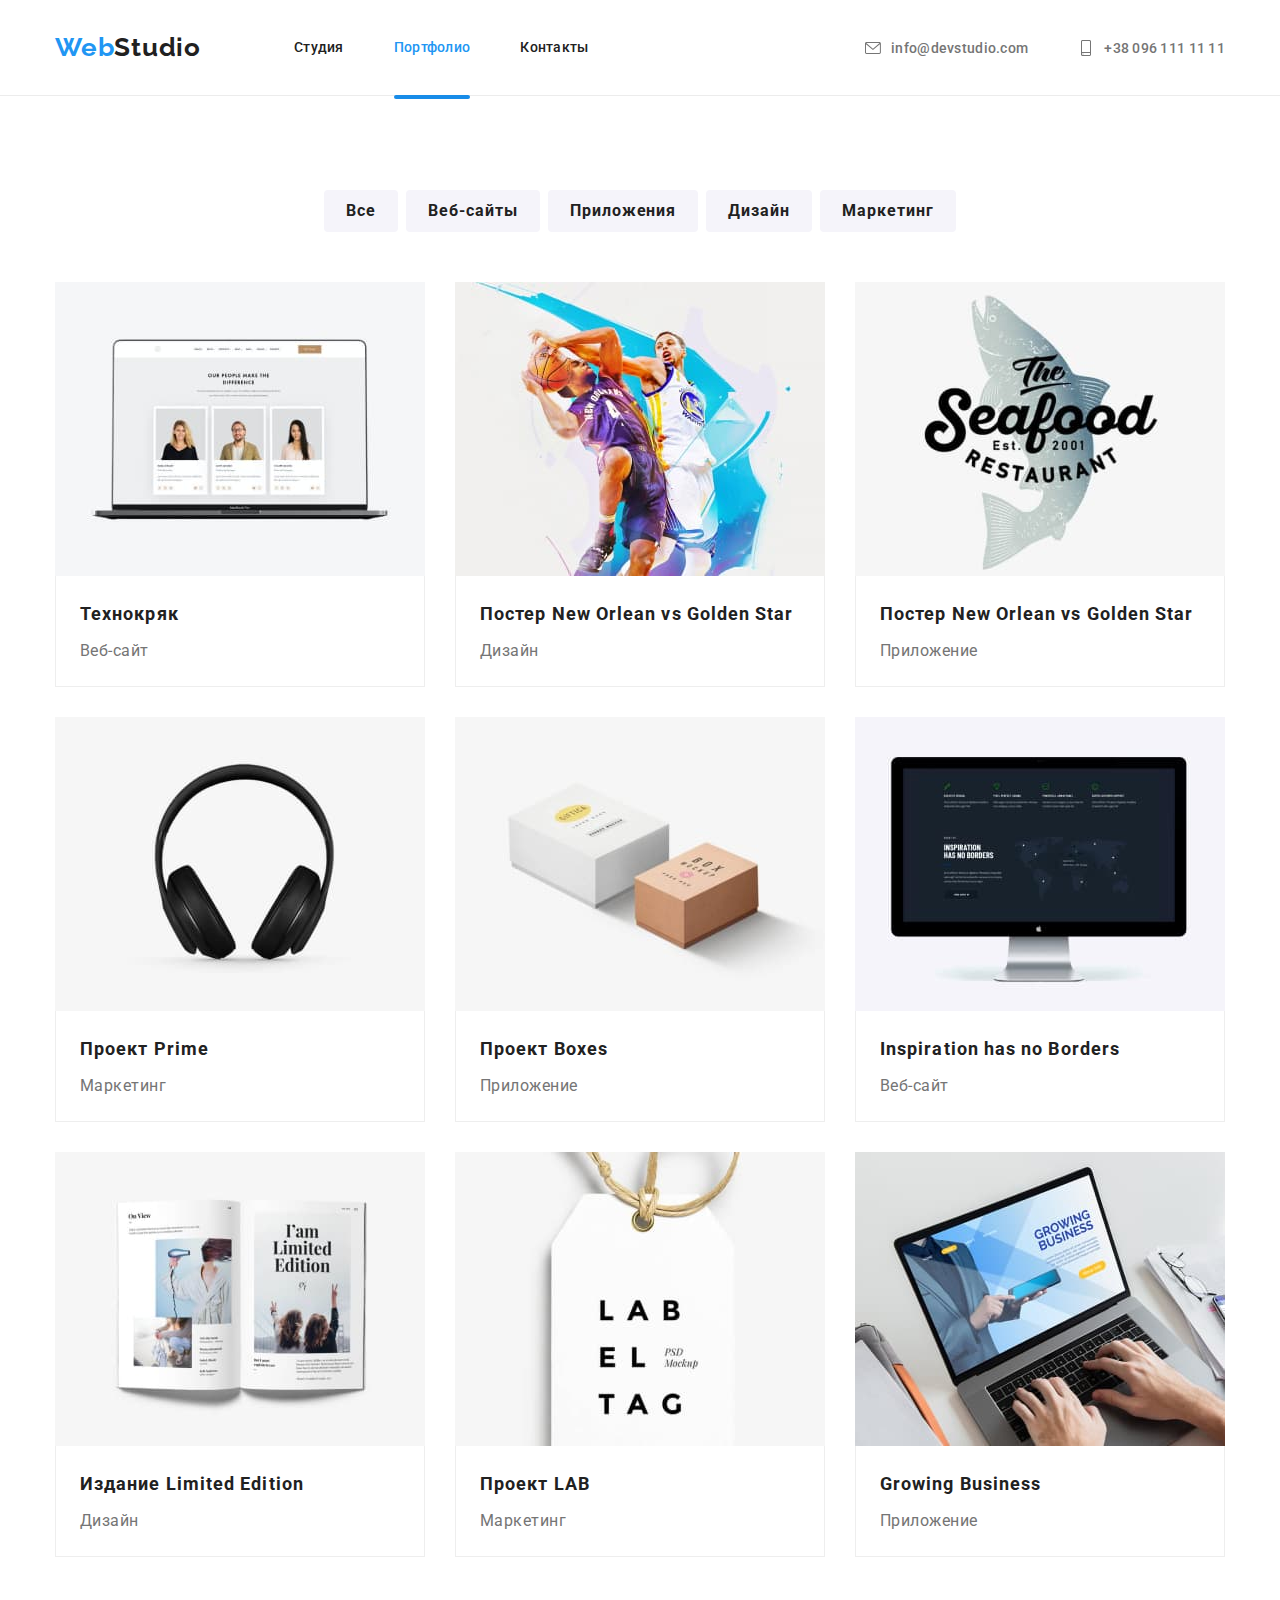
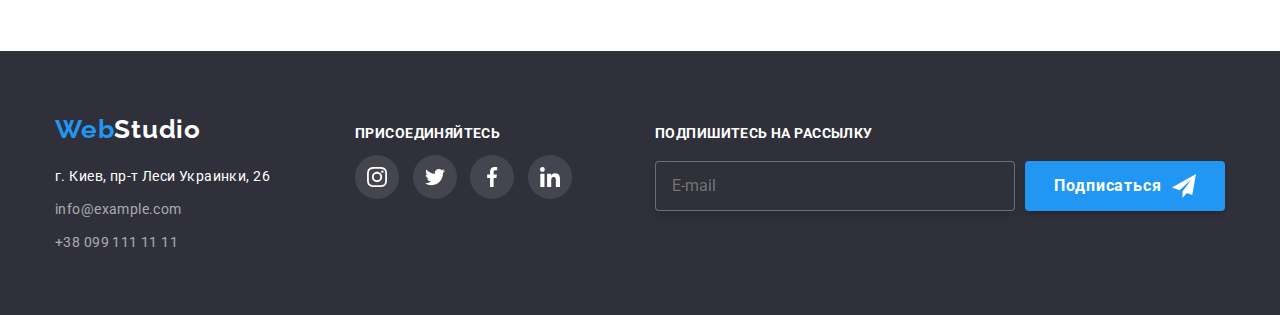
==== commit 03953209: "дз№7" ====
--- a/portfolio.html
+++ b/portfolio.html
@@ -19,7 +19,7 @@
   <body class="page">
     <!--Шапка-сайта-->
     <header class="head">
-      <div class="container-head">
+      <div class="container container-head">
         <nav class="main-nav">
           <a href="./index.html" class="logo"
             ><span class="capital-head">Web</span>Studio
@@ -77,7 +77,7 @@
           </ul>
           <ul class="list portfolio-box">
             <li class="items">
-              <a href="" class="section-link">
+              <a href="" class="link">
                 <div class="portfolio-overlay">
                   <img
                     src="./img/portfolio/img.jpg"
@@ -101,7 +101,7 @@
               </a>
             </li>
             <li class="items">
-              <a href="" class="section-link">
+              <a href="" class="link">
                 <div class="portfolio-overlay">
                   <img
                     src="./img/portfolio/img-2.jpg"
@@ -127,7 +127,7 @@
               </a>
             </li>
             <li class="items">
-              <a href="" class="section-link">
+              <a href="" class="link">
                 <div class="portfolio-overlay">
                   <img
                     src="./img/portfolio/img-3.jpg"
@@ -153,7 +153,7 @@
               </a>
             </li>
             <li class="items">
-              <a href="" class="section-link">
+              <a href="" class="link">
                 <div class="portfolio-overlay">
                   <img
                     src="./img/portfolio/img-4.jpg"
@@ -177,7 +177,7 @@
               </a>
             </li>
             <li class="items">
-              <a href="" class="section-link">
+              <a href="" class="link">
                 <div class="portfolio-overlay">
                   <img
                     src="./img/portfolio/img-5.jpg"
@@ -201,7 +201,7 @@
               </a>
             </li>
             <li class="items">
-              <a href="" class="section-link">
+              <a href="" class="link">
                 <div class="portfolio-overlay">
                   <img
                     src="./img/portfolio/img-6.jpg"
@@ -227,7 +227,7 @@
               </a>
             </li>
             <li class="items">
-              <a href="" class="section-link">
+              <a href="" class="link">
                 <div class="portfolio-overlay">
                   <img
                     src="./img/portfolio/img-7.jpg"
@@ -251,7 +251,7 @@
               </a>
             </li>
             <li class="items">
-              <a href="" class="section-link">
+              <a href="" class="link">
                 <div class="portfolio-overlay">
                   <img
                     src="./img/portfolio/img-8.jpg"
@@ -275,7 +275,7 @@
               </a>
             </li>
             <li class="items">
-              <a href="" class="section-link">
+              <a href="" class="link">
                 <div class="portfolio-overlay">
                   <img
                     src="./img/portfolio/img-9.jpg"
@@ -306,7 +306,7 @@
     <footer class="footer-head">
       <div class="container container-footer">
         <div class="contact-box">
-          <a href="./index.html" class="logo-footer">
+          <a href="./index.html" class="logo">
             <span class="capital-footer">Web</span>Studio</a
           >
           <address class="citi-address">
--- a/css/main.min.css
+++ b/css/main.min.css
@@ -1,2 +1,2 @@
-:root{--accentcolor: #2196f3;--primarycolor: #ffffff}.visually-hidden{position:absolute;width:1px;height:1px;margin:-1px;border:0;padding:0;white-space:nowrap;clip-path:inset(100%);clip:rect(0 0 0 0);overflow:hidden}html{box-sizing:border-box}*,*::before,*::after{box-sizing:inherit}h1,h2,h3,h4,h5,h6{margin:0}ul,ol{margin:0;padding:0}img{display:block;max-width:100%;height:auto}.page{margin:0;font-family:Roboto, sans-serif;color:#757575;letter-spacing:0.03em;background-color:var(--primarycolor)}.list{padding:0;margin:0;list-style:none}.link{text-decoration:none}.items{display:flex}.section{padding-top:94px;padding-bottom:94px}.container{width:1200px;padding-right:15px;padding-left:15px;margin-left:auto;margin-right:auto}.container-head{display:flex;align-items:center;width:1200px;padding-right:15px;padding-left:15px;margin-left:auto;margin-right:auto}.container-footer{display:flex;justify-content:space-between;align-items:baseline}.backdrop{position:fixed;top:0;left:0;width:100%;height:100%;background-color:rgba(0,0,0,0.2);transition:250ms cubic-bezier(0.4, 0, 0.2, 1)}.modal{position:absolute;top:50%;left:50%;width:528px;background:var(--primarycolor);box-shadow:0px 1px 3px rgba(0,0,0,0.12),0px 1px 1px rgba(0,0,0,0.14),0px 2px 1px rgba(0,0,0,0.2);border-radius:4px;transform:translate(-50%, -50%)}.backdrop.is-hidden{opacity:0;visibility:hidden;pointer-events:none}.button-close{position:absolute;content:'';top:8px;right:8px;width:30px;height:30px;cursor:pointer;background-color:var(--primarycolor);border:1px solid rgba(0,0,0,0.1);box-sizing:border-box;border-radius:50%}.button-close:hover .modal-svg-close,.button-close:focus .modal-svg-close{fill:var(--accentcolor)}.button{display:inline-flex;align-items:center;flex-shrink:0;width:200px;height:50px;border:none;border-radius:4px;font-family:inherit;font-weight:700;font-size:16px;line-height:1.87;justify-content:center;letter-spacing:0.06em;color:#ffffff;background:#2196f3;box-shadow:0px 4px 4px rgba(0,0,0,0.15);transition:background-color 250ms cubic-bezier(0.4, 0, 0.2, 1)}.button:hover,.button:focus{background:#188ce8}.button-subscribe-svg{margin-left:10px;fill:currentColor}.button-secondary{border:none;border-radius:4px;font-family:inherit;font-weight:700;font-size:16px;line-height:1.87;justify-content:center;letter-spacing:0.06em;color:#ffffff;background:#2196f3;padding:6px 22px;color:#212121;background-color:#f5f4fa;transition:background-color 250ms cubic-bezier(0.4, 0, 0.2, 1)}.button-secondary:hover,.button-secondary:focus{color:var(--primarycolor);background-color:var(--accentcolor)}.tittle-social{font-weight:bold;font-size:14px;line-height:1.142;letter-spacing:0.03em;text-transform:uppercase;color:var(--primarycolor)}.list-social{display:flex}.list-social .items{width:calc((100% / 4) - 10px)}.social-link{display:flex;justify-content:center;align-items:center;width:44px;height:44px;background:rgba(255,255,255,0.1);border-radius:50px;transition:background-color 250ms cubic-bezier(0.4, 0, 0.2, 1)}.social-svg{width:20px;height:20px;fill:var(--primarycolor)}.social-link:hover,.social-link:focus{background-color:var(--accentcolor)}.card-description .list-social{justify-content:space-around}.social-svg-person{width:20px;height:20px;fill:#afb1b8;transition:fill 250ms cubic-bezier(0.4, 0, 0.2, 1)}.social-link:hover .social-svg-person,.social-link:focus .social-svg-person{fill:var(--primarycolor)}.modal-form{display:flex;flex-direction:column;width:100%;padding-top:40px;padding-right:40px;padding-bottom:40px;padding-left:40px}.modal-form .button{margin-right:auto;margin-left:auto}.subtitle-modal{display:block;margin-bottom:12px;font-weight:700;font-size:20px;line-height:1.15;color:#212121}.form-field{margin-bottom:10px;font-size:14px;line-height:1.142;letter-spacing:0.01em}.form-field-box{display:block;position:relative;margin-top:4px}.modal-svg-feild{position:absolute;top:50%;left:15px;transform:translate(0, -50%);transition:fill 250ms cubic-bezier(0.4, 0, 0.2, 1)}.form-field-imput:focus{border-color:#2196f3}.form-field-imput:focus+.modal-svg-feild{fill:#2196f3}.form-field-imput{display:block;padding-left:42px;width:100%;height:40px;border:1px solid rgba(33,33,33,0.2);border-radius:4px;outline:none;transition:border-color 250ms cubic-bezier(0.4, 0, 0.2, 1)}.form-area{margin-bottom:20px;font-size:14px;line-height:1.142;letter-spacing:0.01em}.form-area-feild{display:block;width:100%;height:120px;margin-top:4px;padding-top:12px;padding-right:16px;padding-bottom:12px;padding-left:16px;border:1px solid rgba(33,33,33,0.2);border-radius:4px;outline:none;resize:none;transition:border-color 250ms cubic-bezier(0.4, 0, 0.2, 1)}.form-area-feild:focus{border-color:#2196f3}.form-policy{margin-bottom:30px}.text-policy{font-size:14px;line-height:1.714;letter-spacing:0.03em;color:#757575}.checkin::before{display:inline-block;content:'';margin-right:7px;width:16px;height:15px;box-shadow:0px 1px 3px rgba(0,0,0,0.12),0px 1px 1px rgba(0,0,0,0.14),0px 2px 1px rgba(0,0,0,0.2);border-radius:4px;background-color:var(--primarycolor);transition:background-color 250ms cubic-bezier(0.4, 0, 0.2, 1)}.visually-hidden:checked+.checkin::before{background-image:url("../img/svg/check.svg");background-color:#2196f3;background-repeat:no-repeat;background-position:center}.link-policiti{color:#2196f3}.modal-svg-close{width:11px;height:11px;fill:#000000;background-size:contain;transition:fill 250ms cubic-bezier(0.4, 0, 0.2, 1)}.section-title{margin-top:0;margin-bottom:50px;font-weight:bold;font-size:36px;line-height:1.16;text-align:center;color:#212121}.section-title-advantages{margin-top:0;margin-bottom:10px;font-family:Roboto;font-weight:bold;font-size:14px;line-height:1.14;text-transform:uppercase;color:#212121}.section-title-name{margin-top:0%;margin-bottom:10px;text-align:center;font-weight:500;font-size:16px;line-height:1.18;color:#212121}.auth-nav{display:flex;margin-left:auto}.auth-nav .items:not(:last-child){margin-right:50px}.auth-nav .link{display:flex;font-weight:500;font-size:14px;line-height:16px;letter-spacing:0.02em;color:#757575;transition:color 250ms cubic-bezier(0.4, 0, 0.2, 1)}.auth-nav .link:hover,.auth-nav .link:focus{color:var(--accentcolor)}.auth-nav .link:hover .aut-svg,.auth-nav .link:hover .aut-svg,.auth-nav .link:focus .aut-svg,.auth-nav .link:focus .aut-svg{fill:var(--accentcolor)}.aut-svg{width:16px;height:16px;margin-right:10px;fill:#757575}.site-nav{display:flex}.site-nav .items:first-child{margin-left:93px}.site-nav .items:not(:last-child){margin-right:50px}.site-nav .link{font-weight:500;font-size:14px;line-height:1.14;letter-spacing:0.02em;color:#212121;text-decoration:none;transition:color 250ms cubic-bezier(0.4, 0, 0.2, 1)}.site-nav .link:hover,.site-nav .link:focus{color:var(--accentcolor)}.site-nav .link.current{position:relative;color:var(--accentcolor)}.site-nav .link.current::after{position:absolute;display:block;content:'';top:345%;left:0;width:100%;height:4px;background-color:#188ce8;border-radius:2px}.head{padding-top:32px;padding-bottom:32px;background-color:var(--primarycolor);border-bottom:1px solid #ececec}.main-nav{display:flex;align-items:center}.logo{font-family:Raleway, Oleo Script, sans-serif;font-weight:bold;font-size:26px;line-height:1.2;letter-spacing:0.03em;color:#212121;text-decoration:none}.contact-box .logo{display:inline-block;margin-bottom:20px;color:var(--primarycolor)}.capital-head,.capital-footer{color:var(--accentcolor)}.hero{display:flex;content:'';height:600px;max-width:1600px;margin-right:auto;margin-left:auto;align-items:center;text-align:center;background-color:#c4c4c4;background-image:linear-gradient(rgba(47,48,58,0.4), rgba(47,48,58,0.4)),url("../img/hero-img.jpg")}.hero-content{width:700px;margin-right:auto;margin-left:auto}.hero-title{margin-top:0;margin-bottom:30px;font-weight:900;font-size:44px;line-height:1.36;letter-spacing:0.06em;text-transform:uppercase;color:var(--primarycolor);text-transform:uppercase}.section-advantages{padding-top:94px;padding-bottom:47px}.list-advantages{display:flex;margin-top:-30px;margin-left:-30px}.list-advantages .item{width:calc((100% / 4) - 30px);margin-top:30px;margin-left:30px}.list-advantages .item::before{display:block;content:'';margin-bottom:30px;width:100%;height:120px;background-repeat:no-repeat;background-position:center;background-color:#f5f4fa;border-radius:4px}.icon-satellite::before{background-image:url("../img/svg/antenna.svg")}.icon-clock::before{background-image:url("../img/svg/clock.svg")}.icon-diagram::before{background-image:url("../img/svg/diagram.svg")}.icon-astronaut::before{background-image:url("../img/svg/astronaut.svg")}.advantages-description{margin-top:0;margin-bottom:0;font-size:14px;line-height:1.71}.section-activity{padding-top:47px;padding-bottom:94px}.section-direction{display:flex;margin-top:-30px;margin-left:-30px}.section-direction .items{width:calc((100% / 3) - 30px);margin-top:30px;margin-left:30px}.overlay-activiti{position:relative}.overlay-activiti-text{position:absolute;bottom:0;right:0;width:100%;height:70px;padding-top:27px;padding-bottom:27px;font-weight:700;font-size:14px;line-height:1.142;text-align:center;letter-spacing:0.03em;text-transform:uppercase;color:var(--primarycolor);background-color:rgba(47,48,58,0.8)}.section-tim{padding-top:94px;padding-bottom:94px;background-color:#f5f4fa}.person-box{display:flex;margin-top:-30px;margin-left:-30px}.section-profession{margin-top:0;margin-bottom:10px;text-align:center;font-size:16px;line-height:1.18;color:#757575}.card-person{width:calc(100% / 4 - 30px);margin-top:30px;margin-left:30px;background:var(--primarycolor);box-shadow:0px 1px 3px rgba(0,0,0,0.12),0px 1px 1px rgba(0,0,0,0.14),0px 2px 1px rgba(0,0,0,0.2);border-radius:0px 0px 4px 4px}.card-description{padding-top:30px;padding-right:32px;padding-bottom:30px;padding-left:32px}.company{display:flex;margin-top:-30px;margin-left:-30px}.company .company-box{width:calc((100% / 6) - 30px);margin-top:30px;margin-left:30px}.company-box{width:170px;height:90px;align-items:center;justify-content:center}.company-box .company{display:flex}.company-logo{display:flex;justify-content:center;align-items:center;width:170px;height:90px;border:1px solid #afb1b8;border-radius:4px;transition:fill 250ms cubic-bezier(0.4, 0, 0.2, 1),border-color 250ms cubic-bezier(0.4, 0, 0.2, 1)}.company-logo:hover,.company-logo:focus{border-color:var(--accentcolor)}.company-logo:hover .icon,.company-logo:focus .icon{fill:var(--accentcolor)}.icon{fill:#afb1b8}.portfolio-nav{display:flex;justify-content:center;margin-bottom:50px}.portfolio-nav .items:not(:last-child){margin-right:8px}.portfolio-box{display:flex;flex-wrap:wrap;margin-top:-30px;margin-left:-30px}.portfolio-box .items{margin-top:30px;margin-left:30px;width:calc((100% / 3) - 30px)}.portfolio-box .section-link:focus,.portfolio-box .section-link:hover{box-shadow:0px 1px 1px rgba(0,0,0,0.12),0px 4px 4px rgba(0,0,0,0.06),1px 4px 6px rgba(0,0,0,0.16)}.items-descriptions{padding-top:20px;padding-right:24px;padding-bottom:20px;padding-left:24px;background:var(--primarycolor);border-right:1px solid #eeeeee;border-bottom:1px solid #eeeeee;border-left:1px solid #eeeeee}.section-title-project{margin-top:0;margin-bottom:4px;font-weight:bold;font-size:18px;line-height:2;letter-spacing:0.06em;color:#212121}.section-product-project{margin-top:0;margin-bottom:0;font-size:16px;line-height:1.87;color:#757575}.portfolio-overlay{position:relative;overflow:hidden}.box-overlay{position:absolute;top:0;left:0;padding-top:63px;padding-right:24px;padding-bottom:63px;padding-left:24px;width:370px;height:294px;color:var(--primarycolor);background:rgba(33,150,243,0.9);transition:250ms cubic-bezier(0.4, 0, 0.2, 1);transform:translateY(100%)}.box-overlay-text{margin-top:0;margin-bottom:0;font-size:18px;line-height:1.555;letter-spacing:0.03em}.portfolio-box .section-link:focus .box-overlay,.portfolio-box .section-link:hover .box-overlay{transform:translateY(0)}.footer-head{display:flex;padding-top:60px;padding-bottom:60px;background-color:#2f303a}.citi-address{display:flex;margin-bottom:9px}.footer-address{margin-top:0;margin-bottom:0;font-style:normal;font-size:14px;line-height:1.71;letter-spacing:0.03em;color:var(--primarycolor)}.footer-contacts{display:flex;flex-direction:column}.footer-head-mail{margin-bottom:9px;font-style:normal;font-size:14px;line-height:1.71;letter-spacing:0.03em;color:rgba(255,255,255,0.6);text-decoration:none}.footer-head-tel{font-style:normal;font-size:14px;line-height:1.71;letter-spacing:0.03em;color:rgba(255,255,255,0.6);text-decoration:none}.contact-box{width:calc((50% - 45px) / 2)}.subscribe-box{width:calc(50% - 15px)}.tittle-subscribe{display:block;margin-bottom:20px;font-size:14px;line-height:1.142;letter-spacing:0.03em;text-transform:uppercase;color:var(--primarycolor)}.subscribe-form{display:flex}.input-subscribe{width:100%;height:50px;padding-left:16px;color:var(--primarycolor);background-color:#2f303a;border:1px solid rgba(255,255,255,0.3);filter:drop-shadow(0px 4px 4px rgba(0,0,0,0.15));border-radius:4px;outline:none;transition:border-color 250ms cubic-bezier(0.4, 0, 0.2, 1)}.subtitle-mail{display:block;margin-bottom:20px}.input-subscribe:focus{border-color:#2196f3}
+:root{--accentcolor: #2196f3;--primarycolor: #ffffff}.visually-hidden{position:absolute;width:1px;height:1px;margin:-1px;border:0;padding:0;white-space:nowrap;clip-path:inset(100%);clip:rect(0 0 0 0);overflow:hidden}html{box-sizing:border-box}*,*::before,*::after{box-sizing:inherit}h1,h2,h3,h4,h5,h6{margin:0}ul,ol{margin:0;padding:0}img{display:block;max-width:100%;height:auto}.page{margin:0;font-family:Roboto, sans-serif;color:#757575;letter-spacing:0.03em;background-color:var(--primarycolor)}.list{padding:0;margin:0;list-style:none}.link{text-decoration:none}.items{display:flex}.container{width:1200px;padding-right:15px;padding-left:15px;margin-left:auto;margin-right:auto}.container-head{display:flex;align-items:center}.container-footer{display:flex;justify-content:space-between;align-items:baseline}.section{padding-top:94px;padding-bottom:94px}.section-activity{padding-top:47px;padding-bottom:94px}.section-advantages{padding-top:94px;padding-bottom:47px}.backdrop{position:fixed;top:0;left:0;width:100%;height:100%;background-color:rgba(0,0,0,0.2);transition:250ms cubic-bezier(0.4, 0, 0.2, 1)}.modal{position:absolute;top:50%;left:50%;width:528px;background:var(--primarycolor);box-shadow:0px 1px 3px rgba(0,0,0,0.12),0px 1px 1px rgba(0,0,0,0.14),0px 2px 1px rgba(0,0,0,0.2);border-radius:4px;transform:translate(-50%, -50%)}.backdrop.is-hidden{opacity:0;visibility:hidden;pointer-events:none}.button-close{position:absolute;content:'';top:8px;right:8px;width:30px;height:30px;cursor:pointer;background-color:var(--primarycolor);border:1px solid rgba(0,0,0,0.1);box-sizing:border-box;border-radius:50%}.button-close:hover .modal-svg-close,.button-close:focus .modal-svg-close{fill:var(--accentcolor)}.button{display:inline-flex;align-items:center;flex-shrink:0;width:200px;height:50px;border:none;border-radius:4px;font-family:inherit;font-weight:700;font-size:16px;line-height:1.87;justify-content:center;letter-spacing:0.06em;color:#ffffff;background:#2196f3;box-shadow:0px 4px 4px rgba(0,0,0,0.15);transition:background-color 250ms cubic-bezier(0.4, 0, 0.2, 1)}.button:hover,.button:focus{background:#188ce8}.button-secondary{border:none;border-radius:4px;font-family:inherit;font-weight:700;font-size:16px;line-height:1.87;justify-content:center;letter-spacing:0.06em;color:#ffffff;background:#2196f3;padding:6px 22px;color:#212121;background-color:#f5f4fa;transition:background-color 250ms cubic-bezier(0.4, 0, 0.2, 1)}.button-secondary:hover,.button-secondary:focus{color:var(--primarycolor);background-color:var(--accentcolor)}.tittle-social{font-weight:bold;font-size:14px;line-height:1.142;letter-spacing:0.03em;text-transform:uppercase;color:var(--primarycolor)}.list-social{display:flex}.list-social .items{width:calc((100% / 4) - 10px)}.card-description .list-social{justify-content:space-around}.social-link{display:flex;justify-content:center;align-items:center;width:44px;height:44px;background:rgba(255,255,255,0.1);border-radius:50px;transition:background-color 250ms cubic-bezier(0.4, 0, 0.2, 1)}.social-link:hover,.social-link:focus{background-color:var(--accentcolor)}.social-svg{width:20px;height:20px;fill:var(--primarycolor)}.social-svg-person{width:20px;height:20px;fill:#afb1b8;transition:fill 2250ms cubic-bezier(0.4, 0, 0.2, 1)}.social-link:hover .social-svg-person,.social-link:focus .social-svg-person{fill:var(--primarycolor)}.modal-form{display:flex;flex-direction:column;width:100%;padding-top:40px;padding-right:40px;padding-bottom:40px;padding-left:40px}.modal-form .button{margin-right:auto;margin-left:auto}.subtitle-modal{display:block;margin-bottom:12px;font-weight:700;font-size:20px;line-height:1.15;color:#212121}.form-field{margin-bottom:10px;font-size:14px;line-height:1.142;letter-spacing:0.01em}.form-field-box{display:block;position:relative;margin-top:4px}.modal-svg-feild{position:absolute;top:50%;left:15px;transform:translate(0, -50%);transition:fill 250ms cubic-bezier(0.4, 0, 0.2, 1)}.form-field-imput{display:block;padding-left:42px;width:100%;height:40px;border:1px solid rgba(33,33,33,0.2);border-radius:4px;outline:none;transition:border-color 250ms cubic-bezier(0.4, 0, 0.2, 1)}.form-field-imput:focus{border-color:#2196f3}.form-field-imput:focus+.modal-svg-feild{fill:#2196f3}.form-area{margin-bottom:20px;font-size:14px;line-height:1.142;letter-spacing:0.01em}.form-area-feild{display:block;width:100%;height:120px;margin-top:4px;padding-top:12px;padding-right:16px;padding-bottom:12px;padding-left:16px;border:1px solid rgba(33,33,33,0.2);border-radius:4px;outline:none;resize:none;transition:border-color 250ms cubic-bezier(0.4, 0, 0.2, 1)}.form-area-feild:focus{border-color:#2196f3}.form-policy{margin-bottom:30px}.text-policy{font-size:14px;line-height:1.714;letter-spacing:0.03em;color:#757575}.checkin::before{display:inline-block;content:'';margin-right:7px;width:16px;height:15px;box-shadow:0px 1px 3px rgba(0,0,0,0.12),0px 1px 1px rgba(0,0,0,0.14),0px 2px 1px rgba(0,0,0,0.2);border-radius:4px;background-color:var(--primarycolor);transition:background-color 250ms cubic-bezier(0.4, 0, 0.2, 1)}.visually-hidden:checked+.checkin::before{background-image:url("../img/svg/check.svg");background-color:#2196f3;background-repeat:no-repeat;background-position:center}.link-policiti{color:#2196f3}.modal-svg-close{width:11px;height:11px;fill:#000000;background-size:contain;transition:fill 250ms cubic-bezier(0.4, 0, 0.2, 1)}.tittle-subscribe{display:block;margin-bottom:20px;font-size:14px;line-height:1.142;letter-spacing:0.03em;text-transform:uppercase;color:var(--primarycolor)}.subscribe-form{display:flex}.subscribe-form .button-subscribe{margin-left:10px}.button-subscribe-svg{margin-left:10px;fill:currentColor}.input-subscribe{width:100%;height:50px;padding-left:16px;color:var(--primarycolor);background-color:#2f303a;border:1px solid rgba(255,255,255,0.3);filter:drop-shadow(0px 4px 4px rgba(0,0,0,0.15));border-radius:4px;outline:none;transition:border-color 250ms cubic-bezier(0.4, 0, 0.2, 1)}.input-subscribe:focus{border-color:#2196f3}.hero-title{margin-top:0;margin-bottom:30px;font-weight:900;font-size:44px;line-height:1.36;letter-spacing:0.06em;text-transform:uppercase;color:var(--primarycolor);text-transform:uppercase}.section-title{margin-top:0;margin-bottom:50px;font-weight:bold;font-size:36px;line-height:1.16;text-align:center;color:#212121}.section-title-advantages{margin-top:0;margin-bottom:10px;font-size:14px;line-height:1.14;text-transform:uppercase;color:#212121}.section-title-name{margin-top:0%;margin-bottom:10px;text-align:center;font-weight:500;font-size:16px;line-height:1.18;color:#212121}.section-title-project{margin-top:0;margin-bottom:4px;font-weight:bold;font-size:18px;line-height:2;letter-spacing:0.06em;color:#212121}.auth-nav{display:flex;margin-left:auto}.auth-nav .items:not(:last-child){margin-right:50px}.auth-nav .link{display:flex;font-weight:500;font-size:14px;line-height:16px;letter-spacing:0.02em;color:#757575;transition:color 250ms cubic-bezier(0.4, 0, 0.2, 1)}.auth-nav .link:hover,.auth-nav .link:focus{color:var(--accentcolor)}.auth-nav .link:hover .aut-svg,.auth-nav .link:hover .aut-svg,.auth-nav .link:focus .aut-svg,.auth-nav .link:focus .aut-svg{fill:var(--accentcolor)}.aut-svg{width:16px;height:16px;margin-right:10px;fill:#757575}.citi-address{display:flex;margin-bottom:9px}.footer-address{margin-top:0;margin-bottom:0;font-style:normal;font-size:14px;line-height:1.71;letter-spacing:0.03em;color:var(--primarycolor)}.footer-contacts{display:flex;flex-direction:column}.footer-head-mail{margin-bottom:9px;font-style:normal;font-size:14px;line-height:1.71;letter-spacing:0.03em;color:rgba(255,255,255,0.6);text-decoration:none}.footer-head-tel{font-style:normal;font-size:14px;line-height:1.71;letter-spacing:0.03em;color:rgba(255,255,255,0.6);text-decoration:none}.site-nav{display:flex}.site-nav .items:first-child{margin-left:93px}.site-nav .items:not(:last-child){margin-right:50px}.site-nav .link{font-weight:500;font-size:14px;line-height:1.14;letter-spacing:0.02em;color:#212121;text-decoration:none;transition:color 250ms cubic-bezier(0.4, 0, 0.2, 1)}.site-nav .link:hover,.site-nav .link:focus{color:var(--accentcolor)}.site-nav .link.current{position:relative;color:var(--accentcolor)}.site-nav .link.current::after{position:absolute;display:block;content:'';top:345%;left:0;width:100%;height:4px;background-color:#188ce8;border-radius:2px}.logo{font-family:Raleway, Oleo Script, sans-serif;font-weight:bold;font-size:26px;line-height:1.2;letter-spacing:0.03em;color:#212121;text-decoration:none}.contact-box .logo{display:inline-block;margin-bottom:20px;color:var(--primarycolor)}.capital-head,.capital-footer{color:var(--accentcolor)}.head{padding-top:32px;padding-bottom:32px;background-color:var(--primarycolor);border-bottom:1px solid #ececec}.main-nav{display:flex;align-items:center}.hero{display:flex;content:'';height:600px;max-width:1600px;margin-right:auto;margin-left:auto;align-items:center;text-align:center;background-color:#c4c4c4;background-image:linear-gradient(rgba(47,48,58,0.4), rgba(47,48,58,0.4)),url("../img/hero-img.jpg")}.hero-content{width:700px;margin-right:auto;margin-left:auto}.list-advantages{display:flex;margin-top:-30px;margin-left:-30px}.list-advantages .item{width:calc((100% / 4) - 30px);margin-top:30px;margin-left:30px}.list-advantages .item::before{display:block;content:'';margin-bottom:30px;width:100%;height:120px;background-repeat:no-repeat;background-position:center;background-color:#f5f4fa;border-radius:4px}.icon-satellite::before{background-image:url("../img/svg/antenna.svg")}.icon-clock::before{background-image:url("../img/svg/clock.svg")}.icon-diagram::before{background-image:url("../img/svg/diagram.svg")}.icon-astronaut::before{background-image:url("../img/svg/astronaut.svg")}.advantages-description{margin-top:0;margin-bottom:0;font-size:14px;line-height:1.71}.section-direction{display:flex;margin-top:-30px;margin-left:-30px}.section-direction .items{width:calc((100% / 3) - 30px);margin-top:30px;margin-left:30px}.overlay-activiti{position:relative}.overlay-activiti-text{position:absolute;bottom:0;right:0;width:100%;height:70px;padding-top:27px;padding-bottom:27px;font-weight:700;font-size:14px;line-height:1.142;text-align:center;letter-spacing:0.03em;text-transform:uppercase;color:var(--primarycolor);background-color:rgba(47,48,58,0.8)}.section-tim{padding-top:94px;padding-bottom:94px;background-color:#f5f4fa}.person-box{display:flex;margin-top:-30px;margin-left:-30px}.section-profession{margin-top:0;margin-bottom:10px;text-align:center;font-size:16px;line-height:1.18;color:#757575}.card-person{width:calc(100% / 4 - 30px);margin-top:30px;margin-left:30px;background:var(--primarycolor);box-shadow:0px 1px 3px rgba(0,0,0,0.12),0px 1px 1px rgba(0,0,0,0.14),0px 2px 1px rgba(0,0,0,0.2);border-radius:0px 0px 4px 4px}.card-description{padding-top:30px;padding-right:32px;padding-bottom:30px;padding-left:32px}.company{display:flex;margin-top:-30px;margin-left:-30px}.company .company-box{width:calc((100% / 6) - 30px);margin-top:30px;margin-left:30px}.company-box{width:170px;height:90px;align-items:center;justify-content:center}.company-box .company{display:flex}.company-logo{display:flex;justify-content:center;align-items:center;width:170px;height:90px;border:1px solid #afb1b8;border-radius:4px;transition:fill 250ms cubic-bezier(0.4, 0, 0.2, 1),border-color 250ms cubic-bezier(0.4, 0, 0.2, 1)}.company-logo:hover,.company-logo:focus{border-color:var(--accentcolor)}.company-logo:hover .icon,.company-logo:focus .icon{fill:var(--accentcolor)}.icon{fill:#afb1b8}.portfolio-nav{display:flex;justify-content:center;margin-bottom:50px}.portfolio-nav .items:not(:last-child){margin-right:8px}.portfolio-box{display:flex;flex-wrap:wrap;margin-top:-30px;margin-left:-30px}.portfolio-box .items{margin-top:30px;margin-left:30px;width:calc((100% / 3) - 30px)}.portfolio-box .link:focus,.portfolio-box .link:hover{box-shadow:0px 1px 1px rgba(0,0,0,0.12),0px 4px 4px rgba(0,0,0,0.06),1px 4px 6px rgba(0,0,0,0.16)}.portfolio-box .link:focus .box-overlay,.portfolio-box .link:hover .box-overlay{transform:translateY(0)}.items-descriptions{padding-top:20px;padding-right:24px;padding-bottom:20px;padding-left:24px;background:var(--primarycolor);border-right:1px solid #eeeeee;border-bottom:1px solid #eeeeee;border-left:1px solid #eeeeee}.section-product-project{margin-top:0;margin-bottom:0;font-size:16px;line-height:1.87;color:#757575}.portfolio-overlay{position:relative;overflow:hidden}.box-overlay{position:absolute;top:0;left:0;padding-top:63px;padding-right:24px;padding-bottom:63px;padding-left:24px;width:370px;height:294px;color:var(--primarycolor);background:rgba(33,150,243,0.9);transition:250ms cubic-bezier(0.4, 0, 0.2, 1);transform:translateY(100%)}.box-overlay-text{margin-top:0;margin-bottom:0;font-size:18px;line-height:1.555;letter-spacing:0.03em}.footer-head{display:flex;padding-top:60px;padding-bottom:60px;background-color:#2f303a}.contact-box{width:calc((50% - 45px) / 2)}.subscribe-box{width:calc(50% - 15px)}
 /*# sourceMappingURL=main.min.css.map */